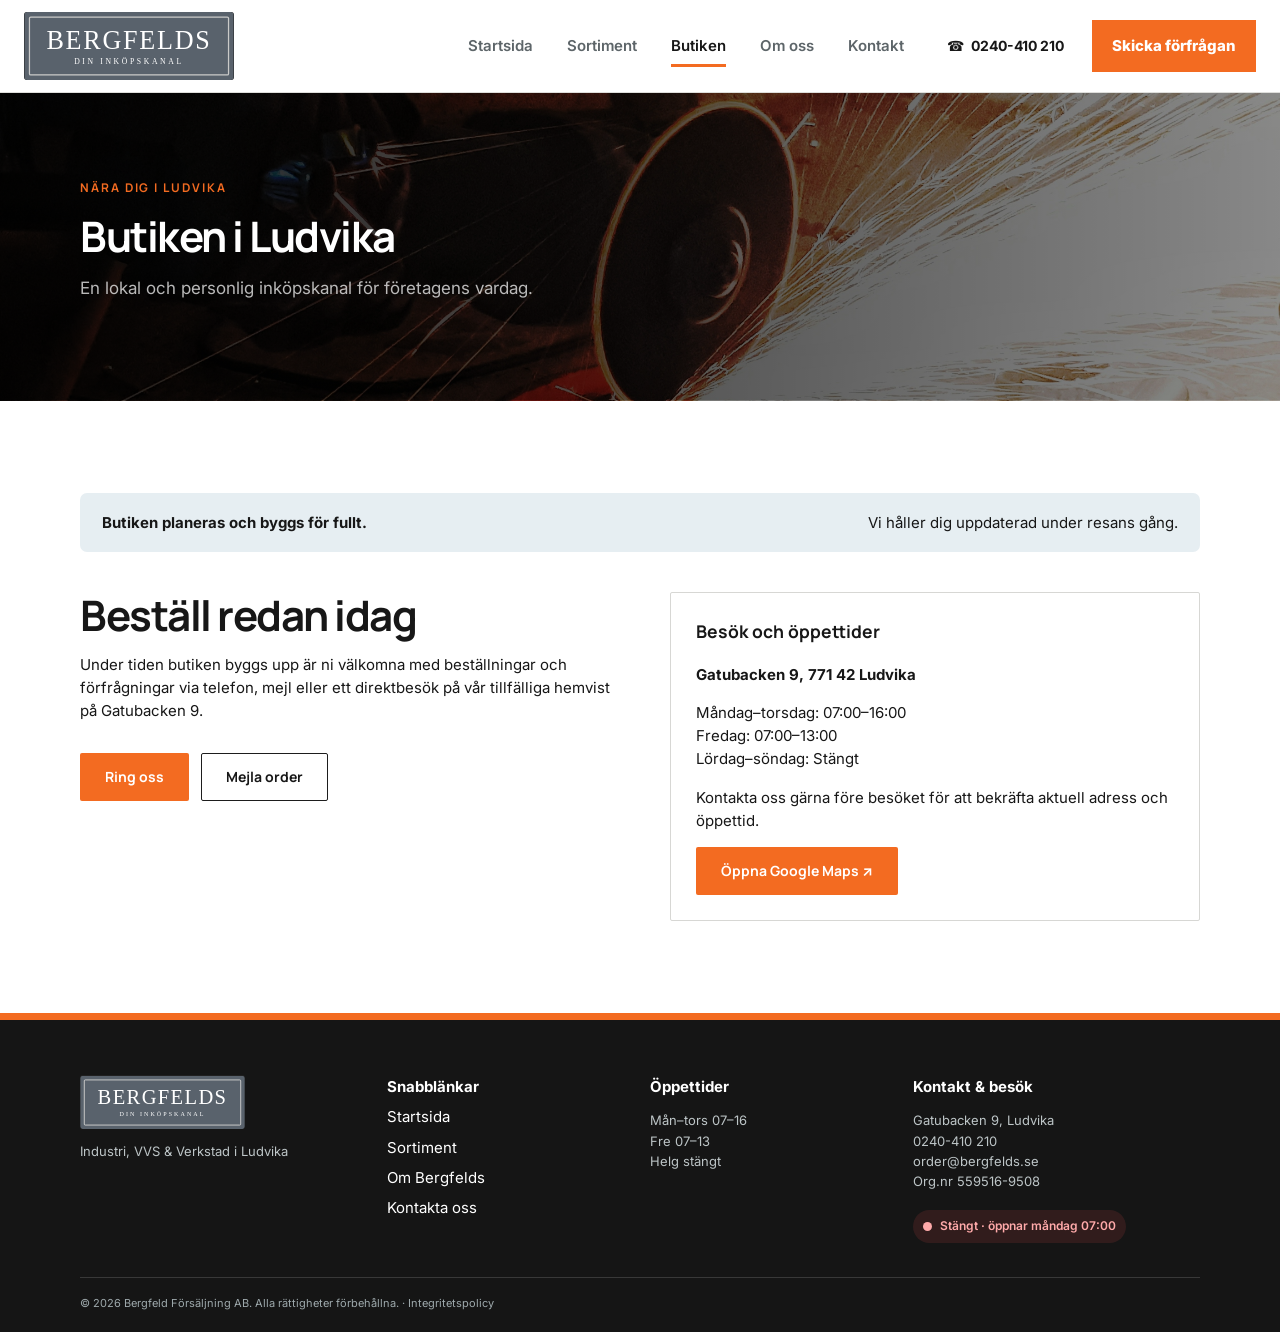
==== butiken.html @ 7d0eced6 "Initial Bergfelds website" ====
<!doctype html><html lang="sv"><head><meta charset="utf-8"><meta name="viewport" content="width=device-width,initial-scale=1"><title>Butiken i Ludvika | Bergfelds</title><link rel="icon" href="assets/favicon.png" type="image/png"><link rel="stylesheet" href="https://fonts.googleapis.com/css2?family=Schibsted+Grotesk:wght@400;600;700&display=swap"><link rel="stylesheet" href="style.css"><script src="main.js" defer></script></head><body>
<header class="retail-header simple-header"><div class="container retail-head-main"><a class="logo" href="index.html"><img class="brand-image" src="assets/bergfelds-wordmark.svg" alt="Bergfelds"></a><nav class="primary-nav" aria-label="Huvudmeny"><a href="index.html">Startsida</a><a href="sortiment.html">Sortiment</a><a href="butiken.html">Butiken</a><a href="om-bergfelds.html">Om oss</a><a href="kontakta-oss.html">Kontakt</a></nav><a class="header-phone" href="tel:+46240410210">☎ <b>0240-410 210</b></a><a class="retail-contact" href="kontakta-oss.html">Skicka förfrågan</a><button id="menu" aria-label="Öppna meny" aria-expanded="false">☰</button></div></header>
<main><section class="page-hero"><div class="container"><em>NÄRA DIG I LUDVIKA</em><h1>Butiken i Ludvika</h1><p>En lokal och personlig inköpskanal för företagens vardag.</p></div></section><section class="section"><div class="container"><div class="banner"><b>Butiken planeras och byggs för fullt.</b><span>Vi håller dig uppdaterad under resans gång.</span></div><div class="split shop"><div><h2>Beställ redan idag</h2><p>Under tiden butiken byggs upp är ni välkomna med beställningar och förfrågningar via telefon, mejl eller ett direktbesök på vår tillfälliga hemvist på Gatubacken 9.</p><div class="actions"><a class="btn" href="tel:+46240410210">Ring oss</a><a class="btn secondary" href="mailto:order@bergfelds.se">Mejla order</a></div></div><div class="status-card"><h3>Besök och öppettider</h3><p><b>Gatubacken 9, 771 42 Ludvika</b></p><p>Måndag–torsdag: 07:00–16:00<br>Fredag: 07:00–13:00<br>Lördag–söndag: Stängt</p><p class="muted">Kontakta oss gärna före besöket för att bekräfta aktuell adress och öppettid.</p><a class="btn" target="_blank" rel="noreferrer" href="https://www.google.com/maps/search/?api=1&query=Gatubacken+9+771+42+Ludvika">Öppna Google Maps ↗</a></div></div></div></section></main>
<footer><div class="container footer4"><div><a class="logo" href="index.html" aria-label="Bergfelds startsida"><img class="brand-image footer-brand" src="assets/bergfelds-wordmark.svg" alt="Bergfelds – Industri, VVS och Verkstad"></a><p>Industri, VVS & Verkstad i Ludvika</p></div><div><b>Snabblänkar</b><a href="index.html">Startsida</a><a href="sortiment.html">Sortiment</a><a href="om-bergfelds.html">Om Bergfelds</a><a href="kontakta-oss.html">Kontakta oss</a></div><div><b>Öppettider</b><p>Mån–tors 07–16<br>Fre 07–13<br>Helg stängt</p></div><div><b>Kontakt & besök</b><p>Gatubacken 9, Ludvika<br><a href="tel:+46240410210">0240-410 210</a><br><a href="mailto:order@bergfelds.se">order@bergfelds.se</a><br>Org.nr 559516-9508</p><div class="opening-status" data-opening-status aria-live="polite"><span class="status-dot"></span><span class="status-text">Kontrollerar öppettider…</span></div></div></div><div class="container copy">© <span data-year>2026</span> Bergfeld Försäljning AB. Alla rättigheter förbehållna. · <a href="integritetspolicy.html">Integritetspolicy</a></div></footer></body></html>
---- style.css ----
@import url('https://fonts.googleapis.com/css2?family=Cormorant+Garamond:wght@500&family=Inter:wght@400;500;600&family=Manrope:wght@600;700;800&display=swap');
:root{--ink:#202729;--navy:#20292c;--brand:#59626c;--blue:#466c8b;--accent:#67c4e8;--paper:#fff;--warm:#f4f3f0;--line:#d9dcd9;--muted:#667075;--radius:9px;--shadow:0 18px 50px rgba(8,18,23,.18)}
*{box-sizing:border-box}html{scroll-behavior:smooth;scroll-padding-top:110px}body{margin:0;background:var(--paper);color:var(--ink);font:15px/1.55 Inter,Arial,sans-serif}a{color:inherit;text-decoration:none}img{display:block;max-width:100%}h1,h2,h3,p{margin-top:0}h1,h2,h3,.btn{font-family:Manrope,Inter,sans-serif}.container{width:min(1120px,calc(100% - 48px));margin:auto}.skip-link{position:fixed;left:12px;top:-60px;z-index:100;padding:10px;background:#fff}.skip-link:focus{top:12px}.topbar{height:36px;background:#1e2527;color:#fff;font-size:12px}.topbar .container{display:flex;height:100%;align-items:center;justify-content:space-between}.topbar a:hover{text-decoration:underline}
header{position:sticky;top:0;z-index:50;border-bottom:1px solid var(--line);background:rgba(255,255,255,.96);backdrop-filter:blur(10px)}.nav{display:flex;height:72px;align-items:center;gap:22px}.logo{display:inline-flex;flex:none}.brand-image{width:168px;height:54px;object-fit:contain;border-radius:3px;background:var(--brand)}.nav nav{display:flex;align-items:center;gap:3px;margin-left:auto}.nav nav a{padding:10px 13px;border-radius:5px;color:#5e676c;font-weight:500}.nav nav a:hover,.nav nav a.active{color:var(--ink)}.nav nav a.active{text-decoration:underline 2px var(--accent);text-underline-offset:9px}.phone-link{white-space:nowrap;font-size:14px}.call{min-height:38px;padding:0 17px}#menu{display:none;border:1px solid var(--line);border-radius:6px;background:#fff;font-size:23px}.mail{display:none}
.btn{display:inline-flex;min-height:48px;align-items:center;justify-content:center;padding:0 24px;border:1px solid transparent;border-radius:6px;background:var(--blue);color:#fff;font-size:14px;font-weight:700;cursor:pointer;transition:.2s}.btn:hover{filter:brightness(.94);transform:translateY(-1px)}.btn.light{background:#fff;color:var(--ink)}.btn.outline{border-color:rgba(255,255,255,.42);background:transparent;color:#fff}.btn.secondary{border-color:#bfc4c5;background:#fff;color:var(--ink)}
.hero-industrial{position:relative;overflow:hidden;background-color:#1f292c;color:#fff;background-image:linear-gradient(rgba(255,255,255,.065) 1px,transparent 1px),linear-gradient(90deg,rgba(255,255,255,.065) 1px,transparent 1px),radial-gradient(circle at 90% 20%,rgba(70,108,139,.3),transparent 38%);background-size:88px 88px,88px 88px,100% 100%}.hero-grid{display:grid;min-height:824px;grid-template-columns:1.05fr .85fr;align-items:center;gap:68px;padding:80px 0}.hero-copy em,.page-hero em{color:var(--accent);font:700 12px Manrope,sans-serif;letter-spacing:.16em;font-style:normal}.hero h1{max-width:600px;margin:20px 0 18px;font-size:clamp(46px,5vw,62px);line-height:1.04;letter-spacing:-.045em}.hero h1 span{color:var(--accent)}.hero-copy>p{max-width:610px;color:rgba(255,255,255,.77);font-size:18px}.actions{display:flex;flex-wrap:wrap;gap:12px;margin-top:30px}
.form{padding:32px;border:1px solid #d5d8d7;border-radius:12px;background:#fff;color:var(--ink);box-shadow:var(--shadow)}.form h2{margin:0 0 5px;font-size:24px}.form>p{color:var(--muted)}.cols{display:grid;grid-template-columns:1fr 1fr;gap:16px}label{display:block;margin-top:14px;font-size:13px;font-weight:500}input,textarea,select{width:100%;margin-top:6px;padding:11px 12px;border:1px solid #cbd0cd;border-radius:6px;background:#fff;color:var(--ink);font:14px Inter,sans-serif}textarea{resize:vertical}input:focus,textarea:focus,select:focus{outline:2px solid rgba(70,108,139,.3);border-color:var(--blue)}.form button{width:100%;margin-top:15px}.form small{display:block;margin-top:13px;color:var(--muted);font-size:11px;line-height:1.35}.form small a{text-decoration:underline}.form output{display:block;margin-top:8px;color:#a72c2c;font-size:12px}.form output.success{color:#197342}
.section{padding:92px 0}.section h2,.page-hero h1,.marquee-section h2{margin-bottom:14px;font-size:clamp(30px,4vw,42px);line-height:1.12;letter-spacing:-.035em}.lead,.section-heading p{max-width:700px;color:var(--muted);font-size:17px}.section-heading{display:flex;align-items:flex-end;justify-content:space-between;gap:30px}.section-heading>a,.range-card b,.cards a,.info a,.big,.people a,.addresses a{color:var(--blue);font-weight:700}.range-grid{display:grid;gap:20px;margin-top:40px}.range-grid.four{grid-template-columns:repeat(4,1fr)}.range-card{overflow:hidden;border-radius:8px;background:var(--warm);transition:.25s}.range-card:hover{box-shadow:0 12px 32px rgba(20,30,34,.13);transform:translateY(-3px)}.range-card img{width:100%;aspect-ratio:4/3;object-fit:cover;transition:.5s}.range-card:hover img{transform:scale(1.035)}.range-card div{padding:20px}.range-card h3{margin-bottom:6px;font-size:18px}.range-card p{min-height:68px;color:var(--muted);font-size:13px}.range-card b{font-size:13px}.muted-section{border-block:1px solid var(--line);background:var(--warm)}.benefit-row{display:grid;grid-template-columns:repeat(3,1fr);gap:60px;margin-top:42px}.benefit-row article>span{color:var(--blue);font-size:30px}.benefit-row h3{margin:15px 0 8px;font-size:18px}.benefit-row p{color:var(--muted)}
.steps{display:grid;grid-template-columns:repeat(3,1fr);gap:22px;margin:38px 0 0;padding:0;list-style:none}.steps li,.steps article{padding:28px;border:1px solid var(--line);border-radius:8px;background:#fff}.steps span{color:var(--blue);font:800 30px Manrope,sans-serif}.steps h3{margin:10px 0 7px;font-size:18px}.steps p{margin:0;color:var(--muted)}
.marquee-section{padding:32px 0 25px;border-block:1px solid var(--line);background:#fff;overflow:hidden}.supplier-heading>div{position:relative;text-align:center}.supplier-heading h2{margin:0 0 16px;font-size:23px}.all-suppliers-link{position:absolute;right:0;top:6px;color:var(--blue);font-size:12px;font-weight:700}.supplier-marquee{overflow:hidden;padding:3px 0 7px;mask-image:linear-gradient(90deg,transparent,#000 4%,#000 96%,transparent)}.supplier-track{display:flex;width:max-content;animation:scroll 100s linear infinite}.supplier-set{display:flex;align-items:center;flex:none;gap:34px;padding-right:34px}.supplier-logo{display:flex;width:112px;height:44px;align-items:center;justify-content:center;flex:none}.supplier-logo img{max-width:100%;max-height:35px;object-fit:contain}@keyframes scroll{to{transform:translateX(-50%)}}.company-wordmark{max-width:112px;font-weight:800;text-align:center;line-height:1}.company-abb{color:#e71922;font-size:25px}.company-rusta{background:#ffd500;color:#111}.company-jysk{background:#064f9e;color:#fff}.company-esbe,.company-ahlsell{color:#df1426}
.visit-grid{display:grid;grid-template-columns:1fr 1fr;align-items:start;gap:70px}.visit-details{display:grid;grid-template-columns:1fr 1.2fr;gap:35px;margin-top:30px}.visit-details p{font-size:13px}.visit-details dl{margin:0;border:1px solid var(--line);border-radius:6px;background:#fff}.visit-details dl div{display:flex;justify-content:space-between;padding:9px 12px;border-bottom:1px solid var(--line);font-size:12px}.visit-details dl div:last-child{border:0}.visit-details dd{margin:0;font-weight:600}.info-note{margin-top:24px;padding:14px;border:1px solid rgba(70,108,139,.3);border-radius:6px;background:#e8f0f4;font-size:13px}.visit-photo{width:100%;aspect-ratio:4/3;object-fit:cover;border-radius:8px}.final-cta{padding:62px 0;background:var(--navy);color:#fff}.final-cta .container{display:flex;align-items:center;justify-content:space-between;gap:50px}.final-cta h2{margin-bottom:8px;font-size:34px}.final-cta p{max-width:620px;margin:0;color:rgba(255,255,255,.72)}
.page-hero{padding:82px 0;background-color:var(--navy);color:#fff;background-image:linear-gradient(rgba(255,255,255,.055) 1px,transparent 1px),linear-gradient(90deg,rgba(255,255,255,.055) 1px,transparent 1px);background-size:88px 88px}.page-hero h1{margin:15px 0}.page-hero p{max-width:720px;color:rgba(255,255,255,.72);font-size:17px}.split,.story,.contact{display:grid;grid-template-columns:1fr 1fr;gap:60px;align-items:start}.story{grid-template-columns:1fr .85fr 1fr}.status-card,.contact-card,.category-catalog article,.value-cards article,.benefits article,.supplier-directory-card{padding:25px;border:1px solid var(--line);border-radius:8px;background:#fff}.founders-photo{width:100%;border-radius:8px}.pale{background:var(--warm)}.banner{display:flex;justify-content:space-between;gap:20px;margin-bottom:40px;padding:18px 22px;border-radius:7px;background:#e6eef2}.cards,.category-catalog,.supplier-directory,.value-cards,.benefits{display:grid;grid-template-columns:repeat(3,1fr);gap:18px;margin-top:28px}.product-list{display:grid;gap:60px}.product-list>article{display:grid;grid-template-columns:1fr 1fr;align-items:center;gap:50px}.product-list>article:nth-child(even) img{order:2}.product-list>article>img,.product-overview img{width:100%;border-radius:8px}.product-list>article>img{aspect-ratio:4/3;object-fit:cover}.catalog-section,.supplier-directory-section{padding-top:35px;border-top:1px solid var(--line)}.category-catalog p,.supplier-directory-card p{color:var(--muted);font-size:13px}.directory-logo{display:flex;height:65px;align-items:center;justify-content:center}.directory-logo img{max-width:160px;max-height:54px}.supplier-directory-card>span:last-child{display:block;margin-top:12px;color:var(--blue);font-size:12px;font-weight:700}.cta{display:flex;align-items:center;justify-content:space-between;gap:30px;padding:32px;border-radius:8px;background:var(--navy);color:#fff}.people{display:grid;grid-template-columns:1fr 1fr;gap:14px;margin:24px 0;padding:18px 0;border-block:1px solid var(--line)}.policy-content{max-width:820px}.policy-content h2{margin:36px 0 10px;font-size:24px}.policy-content p{color:var(--muted)}
footer{padding:55px 0 20px;background:#182023;color:#fff}.footer4{display:grid;grid-template-columns:1.2fr 1fr 1fr 1.3fr;gap:42px}.footer4>div{display:flex;flex-direction:column;align-items:flex-start;gap:7px}.footer4 p{margin:5px 0;color:#bdc5c7;font-size:13px}.footer-brand{width:165px}.copy{margin-top:34px;padding-top:17px;border-top:1px solid rgba(255,255,255,.15);color:#9ea9ac;font-size:11px}.opening-status{display:flex;align-items:center;gap:8px;margin-top:7px;padding:7px 10px;border-radius:99px;font-size:12px;font-weight:600}.opening-status.is-open{background:rgba(46,190,106,.13);color:#8ae0ad}.opening-status.is-closed{background:rgba(238,77,77,.13);color:#ffaaaa}.status-dot{width:9px;height:9px;border-radius:50%;background:currentColor}
@media(max-width:1000px){.phone-link{display:none}.nav nav{display:none;position:absolute;top:72px;left:0;right:0;padding:16px 24px 24px;background:#fff}.nav nav.open{display:grid}.nav nav a{padding:11px}.nav nav a.active{text-underline-offset:4px}#menu{display:block;margin-left:auto}.hero-grid{min-height:auto;grid-template-columns:1fr;padding:65px 0}.hero-copy{max-width:700px}.hero-form{max-width:680px}.range-grid.four{grid-template-columns:repeat(2,1fr)}.story{grid-template-columns:1fr 1fr}.story .status-card{grid-column:1/-1}.footer4{grid-template-columns:1fr 1fr}.category-catalog,.supplier-directory{grid-template-columns:1fr 1fr}}
@media(max-width:700px){.container{width:calc(100% - 30px)}.topbar{display:none}.nav{height:66px}.brand-image{width:135px;height:48px}.call{display:none}.hero h1{font-size:44px}.hero-grid{padding:54px 0}.cols,.range-grid.four,.benefit-row,.steps,.visit-grid,.visit-details,.split,.story,.contact,.cards,.category-catalog,.supplier-directory,.value-cards,.benefits,.footer4,.product-list>article{grid-template-columns:1fr}.section{padding:65px 0}.section-heading,.final-cta .container{align-items:flex-start;flex-direction:column}.range-card p{min-height:auto}.benefit-row{gap:25px}.product-list>article:nth-child(even) img{order:0}.all-suppliers-link{position:static;display:inline-block;margin-bottom:10px}.supplier-set{gap:24px;padding-right:24px}.supplier-logo{width:96px}.visit-photo{order:-1}.final-cta h2{font-size:29px}.footer4{gap:28px}.form{padding:23px}}
@media(prefers-reduced-motion:reduce){html{scroll-behavior:auto}.supplier-track{animation:none}.supplier-set[aria-hidden=true]{display:none}}

/* Hydroscand-inspired industrial retail direction */
:root{--ink:#171717;--navy:#171717;--brand:#202020;--blue:#f36b21;--accent:#f36b21;--warm:#f3f3f1;--line:#d7d7d4;--shadow:0 18px 42px rgba(0,0,0,.18)}
body{background:#fff;color:#171717}.topbar{height:38px;background:#151515}.topbar .container span:before{content:"●";margin-right:9px;color:#f36b21;font-size:9px}.nav{height:78px}.brand-image{background:#202020}.nav nav a.active{text-decoration-color:#f36b21}.call{background:#f36b21;color:#fff}.phone-link{font-weight:600}.product-nav{border-bottom:1px solid #303030;background:#202020;color:#fff}.product-nav .container{display:flex;min-height:47px;align-items:center;gap:0}.product-nav a{display:flex;min-height:47px;align-items:center;padding:0 22px;border-left:1px solid #3a3a3a;font-size:13px;font-weight:600}.product-nav a:last-child{margin-left:auto;border-right:1px solid #3a3a3a}.product-nav a:hover{background:#f36b21}
.hero-industrial{background-image:linear-gradient(90deg,rgba(0,0,0,.88) 0%,rgba(0,0,0,.7) 50%,rgba(0,0,0,.42) 100%),url('assets/bergfelds-original-industry.jpg');background-position:center;background-size:cover}.hero-grid{min-height:690px;padding:58px 0}.hero-copy em{color:#f36b21}.hero h1 span{color:#f36b21}.hero-copy>p{color:rgba(255,255,255,.86)}.hero .btn.light{background:#f36b21;color:#fff}.hero .btn.outline{border-color:#fff}.hero-form{border-top:6px solid #f36b21;border-radius:2px;box-shadow:0 20px 60px rgba(0,0,0,.36)}
.btn{border-radius:2px;background:#f36b21;text-transform:none}.btn.secondary{border-color:#1d1d1d;border-radius:2px}.section-heading>a,.range-card b,.cards a,.info a,.big,.people a,.addresses a{color:#df5714}.range-card{border-radius:2px;background:#f1f1ef}.range-card div{border-top:4px solid transparent}.range-card:hover div{border-top-color:#f36b21}.range-card b{color:#df5714}.muted-section{background:#f3f3f1}.benefit-row article{padding-top:20px;border-top:4px solid #f36b21}.benefit-row article>span,.steps span{color:#f36b21}.steps li,.steps article{border-radius:2px}.marquee-section{border-top:5px solid #f36b21}.all-suppliers-link{color:#df5714}.visit-photo{border-radius:2px}.info-note{border-left:5px solid #f36b21;border-radius:0;background:#fff}.final-cta{position:relative;background:#202020}.final-cta:before{content:"";position:absolute;inset:0 auto 0 0;width:8px;background:#f36b21}.page-hero{background-color:#202020;background-image:linear-gradient(90deg,rgba(0,0,0,.88),rgba(0,0,0,.45)),url('assets/bergfelds-original-industry.jpg');background-position:center;background-size:cover}.page-hero em{color:#f36b21}.status-card,.contact-card,.category-catalog article,.value-cards article,.benefits article,.supplier-directory-card{border-radius:2px}.catalog-section,.supplier-directory-section{border-top:5px solid #f36b21}.cta{border-radius:2px;background:#202020}footer{border-top:7px solid #f36b21;background:#151515}.opening-status.is-open{color:#8ee3a8}
@media(max-width:1000px){.product-nav{overflow-x:auto}.product-nav .container{width:max-content;min-width:100%}.product-nav a{white-space:nowrap}.product-nav a:last-child{margin-left:0}.hero-grid{min-height:auto}}
@media(max-width:700px){.product-nav a{padding:0 16px}.hero h1{font-size:42px}.hero-grid{padding:45px 0}.hero-form{border-top-width:5px}.benefit-row article{padding-top:15px}}

/* Bergfleds 3 — distinct industrial retail homepage */
.retail-home{font-family:Inter,Arial,sans-serif;background:#fff;color:#171717}.retail-home .container{width:min(1240px,calc(100% - 48px))}.retail-top{height:34px;background:#121212;color:#fff;font-size:11px}.retail-top .container,.retail-top div{display:flex;height:100%;align-items:center;justify-content:space-between}.retail-top div div{gap:28px}.retail-top a:hover{color:#ff6b22}.retail-header{position:sticky;top:0;background:#fff}.retail-head-main{display:flex;height:82px;align-items:center;justify-content:space-between;gap:30px}.retail-head-main .brand-image{width:190px;height:61px}.site-search{display:flex;height:46px;border:2px solid #242424;background:#fff}.site-search input{height:100%;margin:0;border:0;border-radius:0;padding:0 16px;box-shadow:none}.site-search button{width:82px;border:0;background:#202020;color:#fff;font-weight:700;cursor:pointer}.site-search button:hover{background:#f36b21}.head-actions{display:flex;align-items:center;gap:28px;margin-left:auto}.head-actions>a:first-child{display:flex;flex-direction:column}.head-actions small{color:#777}.retail-contact{padding:13px 17px;background:#f36b21;color:#fff;font-weight:700}.retail-header #menu{display:none}.retail-nav{border-top:1px solid #e0e0de;background:#202020;color:#fff}.retail-nav nav{display:flex}.retail-nav nav a{display:flex;height:50px;align-items:center;padding:0 20px;border-right:1px solid #3b3b3b;font-size:13px;font-weight:600}.retail-nav nav a:first-child{min-width:180px;background:#f36b21}.retail-nav nav a:hover,.retail-nav nav a.active{background:#363636}.retail-nav nav a.active{box-shadow:inset 0 -4px #f36b21}.retail-header .container,.retail-top .container{width:min(1240px,calc(100% - 48px))}.retail-nav nav a:first-child:hover{background:#df5815}.retail-nav nav b{margin-right:10px;font-size:17px}
.retail-hero{position:relative;min-height:600px;overflow:hidden;background:#111;color:#fff}.retail-hero>img,.retail-hero-shade{position:absolute;inset:0;width:100%;height:100%;object-fit:cover}.retail-hero-shade{background:linear-gradient(90deg,rgba(0,0,0,.92) 0%,rgba(0,0,0,.67) 50%,rgba(0,0,0,.17) 100%)}.retail-hero>.container{position:relative;display:flex;min-height:600px;align-items:center;justify-content:space-between;gap:40px}.retail-hero-copy{max-width:700px}.retail-hero-copy>span,.retail-section-title span,.inquiry-copy>span,.promo-main>div>span{color:#f36b21;font-size:12px;font-weight:800;letter-spacing:.16em}.retail-hero h1{margin:18px 0 20px;font-size:clamp(48px,6vw,78px);line-height:1.02;letter-spacing:-.055em}.retail-hero h1 strong{color:#f36b21}.retail-hero-copy>p{max-width:620px;color:#e3e3e3;font-size:19px}.retail-buttons{display:flex;gap:12px;margin-top:32px}.retail-buttons a{padding:15px 22px;background:#f36b21;font-weight:700}.retail-buttons a+ a{border:1px solid #fff;background:transparent}.retail-hero aside{align-self:flex-end;width:315px;margin-bottom:45px;padding:25px;border-left:5px solid #f36b21;background:rgba(20,20,20,.9)}.retail-hero aside b{font-size:18px}.retail-hero aside p{margin:7px 0 12px;color:#bbb}.retail-hero aside a{color:#f36b21;font-weight:800}
.retail-category-section{padding:78px 0 90px}.retail-section-title{display:flex;align-items:flex-end;justify-content:space-between;gap:30px;margin-bottom:35px}.retail-section-title h2{margin:7px 0 0;font-size:38px;letter-spacing:-.04em}.retail-section-title>a{color:#d95313;font-weight:700}.retail-categories{display:grid;grid-template-columns:repeat(3,1fr);gap:18px}.retail-categories>a{position:relative;display:grid;min-height:180px;grid-template-columns:150px 1fr;overflow:hidden;border:1px solid #ddd;background:#f5f5f3;transition:.2s}.retail-categories>a:hover{border-color:#f36b21;box-shadow:0 10px 25px rgba(0,0,0,.09);transform:translateY(-2px)}.retail-categories img{width:150px;height:100%;object-fit:cover}.retail-categories a>div{display:flex;flex-direction:column;justify-content:center;padding:22px}.retail-categories b{font-size:20px}.retail-categories span{margin-top:5px;color:#686868;font-size:13px}.retail-categories .category-help{background:#202020;color:#fff}.category-help i{display:grid;width:36px;height:36px;place-items:center;margin-bottom:12px;border-radius:50%;background:#f36b21;font-style:normal;font-weight:800}.category-help span{color:#bbb}.category-help em{margin-top:16px;color:#f36b21;font-style:normal;font-weight:700}
.retail-promo{padding:90px 0;background:#efefed}.retail-promo>.container{display:grid;grid-template-columns:1.55fr .85fr;gap:24px}.promo-main{position:relative;min-height:570px;overflow:hidden;background:#111;color:#fff}.promo-main img{position:absolute;width:100%;height:100%;object-fit:cover}.promo-main:after{content:"";position:absolute;inset:0;background:linear-gradient(0deg,rgba(0,0,0,.93),rgba(0,0,0,.08) 70%)}.promo-main>div{position:absolute;right:0;bottom:0;left:0;z-index:1;padding:42px}.promo-main h2{margin:10px 0;font-size:40px}.promo-main p{max-width:570px;color:#ddd}.promo-main a{display:inline-block;margin-top:14px;color:#f36b21;font-weight:800}.promo-side{display:grid;gap:12px}.promo-side article{padding:32px;border-left:5px solid #f36b21;background:#fff}.promo-side span{color:#f36b21;font-size:12px;font-weight:800}.promo-side h3{margin:10px 0 6px;font-size:20px}.promo-side p{margin:0;color:#6a6a6a}
.retail-suppliers{padding:75px 0;border-bottom:1px solid #ddd}.retail-suppliers .supplier-marquee{padding:12px 0}.retail-inquiry{padding:90px 0;background:#202020;color:#fff}.retail-inquiry>.container{display:grid;grid-template-columns:1fr 1fr;align-items:center;gap:100px}.inquiry-copy h2{margin:12px 0 18px;font-size:46px;line-height:1.05}.inquiry-copy p{color:#c8c8c8;font-size:17px}.inquiry-copy ul{display:flex;flex-wrap:wrap;gap:18px;margin:25px 0 0;padding:0;list-style:none}.inquiry-copy li:before{content:"✓";margin-right:7px;color:#f36b21;font-weight:800}.retail-inquiry .form{border:0;border-top:6px solid #f36b21;border-radius:0}.retail-inquiry .form button{min-height:48px;border:0;background:#f36b21;color:#fff;font-weight:800;cursor:pointer}.retail-footer{border-top:0;background:#111}
@media(max-width:1050px){.retail-head-main{grid-template-columns:auto 1fr auto;gap:20px}.head-actions>a:first-child{display:none}.retail-nav{overflow-x:auto}.retail-nav nav{width:max-content}.retail-categories{grid-template-columns:repeat(2,1fr)}.retail-promo>.container{grid-template-columns:1fr}.promo-side{grid-template-columns:repeat(3,1fr)}.retail-inquiry>.container{gap:50px}}
@media(max-width:740px){.retail-home .container{width:calc(100% - 30px)}.retail-top{display:none}.retail-head-main{height:70px;grid-template-columns:auto 1fr auto}.retail-head-main .brand-image{width:135px;height:48px}.site-search,.head-actions{display:none}.retail-header #menu{display:block;justify-self:end}.retail-nav{display:none}.retail-nav.open{display:block}.retail-nav nav{display:grid;width:100%;padding:10px 0}.retail-nav nav a,.retail-nav nav a:first-child{height:44px;background:#202020}.retail-hero,.retail-hero>.container{min-height:630px}.retail-hero>.container{align-items:flex-start;padding-top:65px}.retail-hero h1{font-size:48px}.retail-hero aside{display:none}.retail-buttons{align-items:stretch;flex-direction:column}.retail-buttons a{text-align:center}.retail-categories{grid-template-columns:1fr}.retail-categories>a{grid-template-columns:120px 1fr}.retail-categories img{width:120px}.retail-section-title{align-items:flex-start;flex-direction:column}.retail-section-title h2{font-size:31px}.retail-promo{padding:65px 0}.promo-main{min-height:480px}.promo-main>div{padding:28px}.promo-main h2{font-size:31px}.promo-side{grid-template-columns:1fr}.retail-inquiry>.container{grid-template-columns:1fr;gap:40px}.inquiry-copy h2{font-size:37px}.inquiry-copy ul{flex-direction:column;gap:7px}}

/* Unified single-row navigation */
.simple-header{border-bottom:1px solid #dededb}.simple-header .retail-head-main{display:flex;height:92px;align-items:center;gap:28px}.simple-header .brand-image{width:210px;height:68px}.primary-nav{display:flex;align-items:center;gap:4px;margin-left:auto}.primary-nav a{position:relative;padding:13px 15px;color:#5d6569;font-size:15px;font-weight:600}.primary-nav a:hover,.primary-nav a.active{color:#171717}.primary-nav a.active:after{content:"";position:absolute;right:15px;bottom:4px;left:15px;height:3px;background:#f36b21}.header-phone{display:flex;align-items:center;gap:7px;white-space:nowrap;font-size:14px}.simple-header .retail-contact{flex:none;padding:14px 20px;background:#f36b21;color:#fff;font-weight:800}.simple-header #menu{display:none;margin-left:auto}
@media(max-width:1100px){.simple-header .retail-head-main{gap:14px}.simple-header .brand-image{width:170px}.primary-nav a{padding-inline:10px}.header-phone{display:none}.simple-header .retail-contact{padding-inline:14px}}
@media(max-width:740px){.simple-header .retail-head-main{height:70px}.simple-header .brand-image{width:138px;height:49px}.simple-header .retail-contact,.simple-header .header-phone{display:none}.simple-header #menu{display:block}.primary-nav{display:none;position:absolute;top:70px;right:0;left:0;margin:0;padding:12px 15px 20px;border-top:1px solid #ddd;border-bottom:4px solid #f36b21;background:#fff;box-shadow:0 14px 30px rgba(0,0,0,.14)}.primary-nav.open{display:grid}.primary-nav a{padding:12px 8px}.primary-nav a.active:after{right:auto;bottom:5px;left:8px;width:45px}}
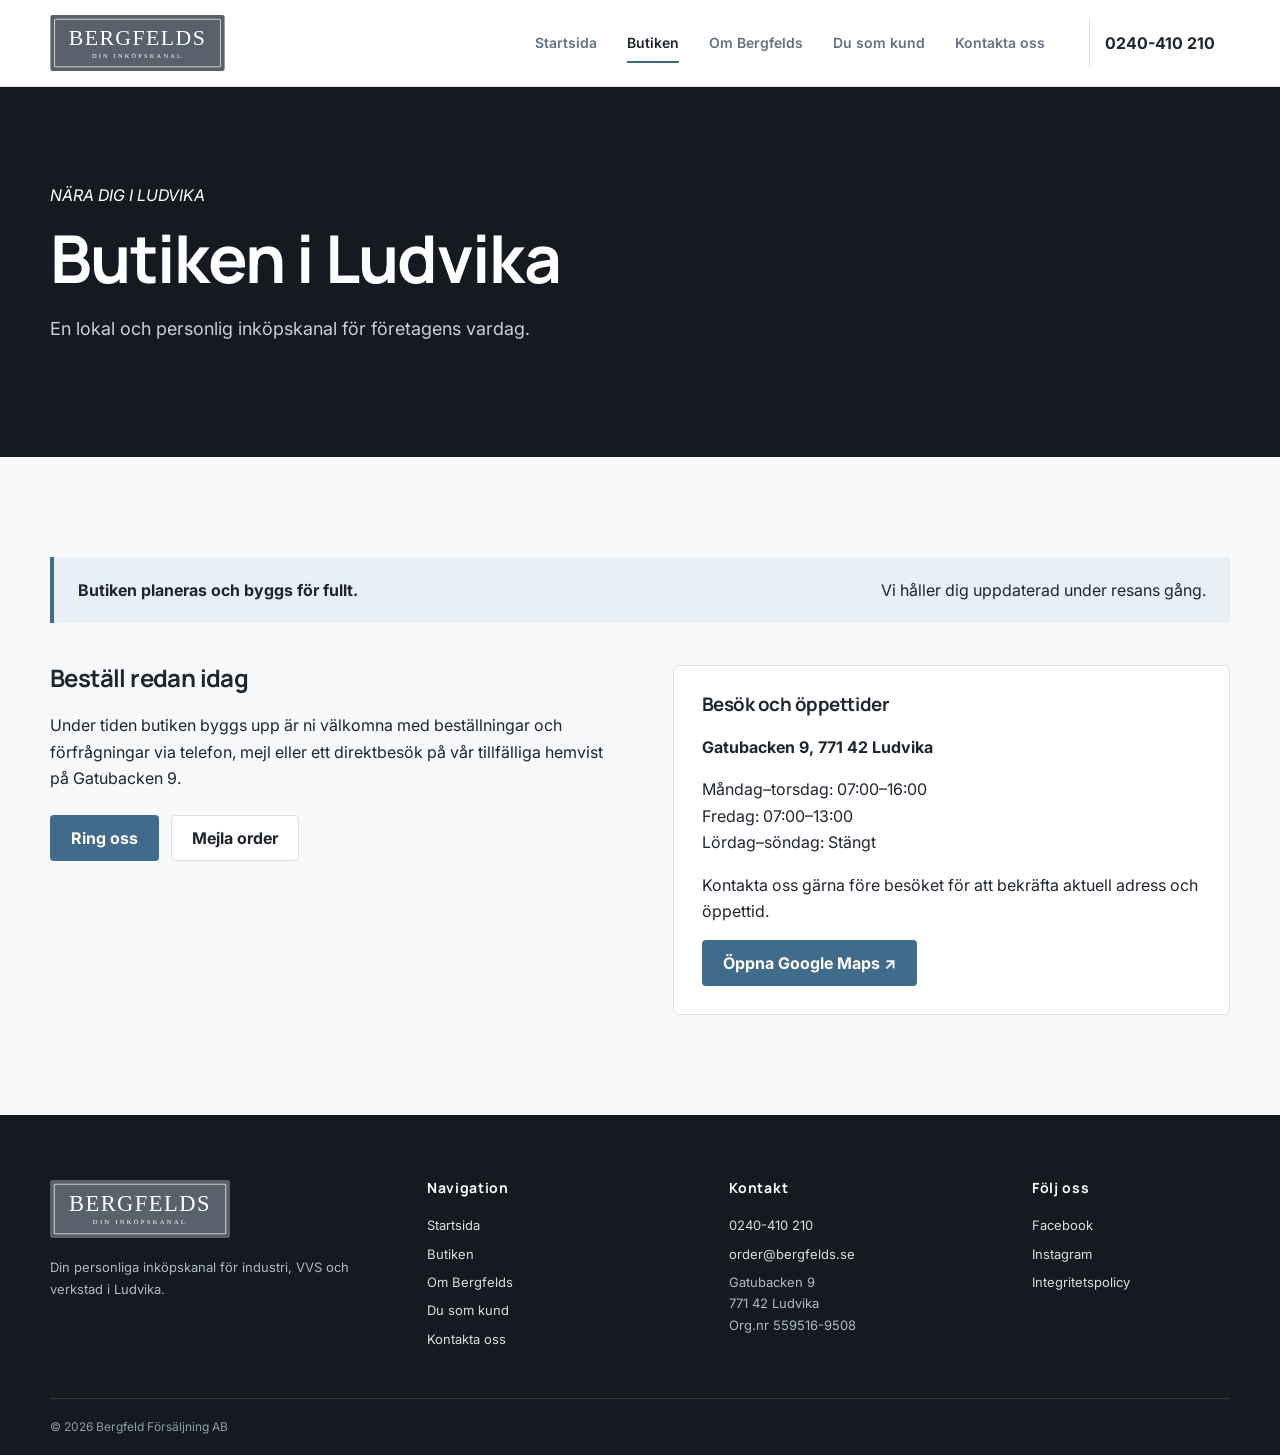
==== commit d276de00: "Redesign site as Scandinavian industrial B2B" ====
--- a/butiken.html
+++ b/butiken.html
@@ -1,4 +1,4 @@
 <!doctype html><html lang="sv"><head><meta charset="utf-8"><meta name="viewport" content="width=device-width,initial-scale=1"><title>Butiken i Ludvika | Bergfelds</title><link rel="icon" href="assets/favicon.png" type="image/png"><link rel="stylesheet" href="https://fonts.googleapis.com/css2?family=Schibsted+Grotesk:wght@400;600;700&display=swap"><link rel="stylesheet" href="style.css"><script src="main.js" defer></script></head><body>
-<header class="retail-header simple-header"><div class="container retail-head-main"><a class="logo" href="index.html"><img class="brand-image" src="assets/bergfelds-wordmark.svg" alt="Bergfelds"></a><nav class="primary-nav" aria-label="Huvudmeny"><a href="index.html">Startsida</a><a href="sortiment.html">Sortiment</a><a href="butiken.html">Butiken</a><a href="om-bergfelds.html">Om oss</a><a href="kontakta-oss.html">Kontakt</a></nav><a class="header-phone" href="tel:+46240410210">☎ <b>0240-410 210</b></a><a class="retail-contact" href="kontakta-oss.html">Skicka förfrågan</a><button id="menu" aria-label="Öppna meny" aria-expanded="false">☰</button></div></header>
+<header class="site-header"><div class="container header-inner"><a class="site-logo" href="index.html" aria-label="Bergfelds startsida"><img src="assets/bergfelds-wordmark.svg" alt="Bergfelds – Din inköpskanal"></a><nav class="site-nav" aria-label="Huvudmeny"><a href="index.html">Startsida</a><a href="butiken.html">Butiken</a><a href="om-bergfelds.html">Om Bergfelds</a><a href="du-som-kund.html">Du som kund</a><a href="kontakta-oss.html">Kontakta oss</a></nav><a class="header-phone" href="tel:+46240410210">0240-410 210</a><button id="menu" aria-label="Öppna meny" aria-expanded="false">☰</button></div></header>
 <main><section class="page-hero"><div class="container"><em>NÄRA DIG I LUDVIKA</em><h1>Butiken i Ludvika</h1><p>En lokal och personlig inköpskanal för företagens vardag.</p></div></section><section class="section"><div class="container"><div class="banner"><b>Butiken planeras och byggs för fullt.</b><span>Vi håller dig uppdaterad under resans gång.</span></div><div class="split shop"><div><h2>Beställ redan idag</h2><p>Under tiden butiken byggs upp är ni välkomna med beställningar och förfrågningar via telefon, mejl eller ett direktbesök på vår tillfälliga hemvist på Gatubacken 9.</p><div class="actions"><a class="btn" href="tel:+46240410210">Ring oss</a><a class="btn secondary" href="mailto:order@bergfelds.se">Mejla order</a></div></div><div class="status-card"><h3>Besök och öppettider</h3><p><b>Gatubacken 9, 771 42 Ludvika</b></p><p>Måndag–torsdag: 07:00–16:00<br>Fredag: 07:00–13:00<br>Lördag–söndag: Stängt</p><p class="muted">Kontakta oss gärna före besöket för att bekräfta aktuell adress och öppettid.</p><a class="btn" target="_blank" rel="noreferrer" href="https://www.google.com/maps/search/?api=1&query=Gatubacken+9+771+42+Ludvika">Öppna Google Maps ↗</a></div></div></div></section></main>
-<footer><div class="container footer4"><div><a class="logo" href="index.html" aria-label="Bergfelds startsida"><img class="brand-image footer-brand" src="assets/bergfelds-wordmark.svg" alt="Bergfelds – Industri, VVS och Verkstad"></a><p>Industri, VVS & Verkstad i Ludvika</p></div><div><b>Snabblänkar</b><a href="index.html">Startsida</a><a href="sortiment.html">Sortiment</a><a href="om-bergfelds.html">Om Bergfelds</a><a href="kontakta-oss.html">Kontakta oss</a></div><div><b>Öppettider</b><p>Mån–tors 07–16<br>Fre 07–13<br>Helg stängt</p></div><div><b>Kontakt & besök</b><p>Gatubacken 9, Ludvika<br><a href="tel:+46240410210">0240-410 210</a><br><a href="mailto:order@bergfelds.se">order@bergfelds.se</a><br>Org.nr 559516-9508</p><div class="opening-status" data-opening-status aria-live="polite"><span class="status-dot"></span><span class="status-text">Kontrollerar öppettider…</span></div></div></div><div class="container copy">© <span data-year>2026</span> Bergfeld Försäljning AB. Alla rättigheter förbehållna. · <a href="integritetspolicy.html">Integritetspolicy</a></div></footer></body></html>
+<footer class="site-footer"><div class="container footer-grid"><div><img class="footer-logo" src="assets/bergfelds-wordmark.svg" alt="Bergfelds"><p>Din personliga inköpskanal för industri, VVS och verkstad i Ludvika.</p></div><div><h2>Navigation</h2><a href="index.html">Startsida</a><a href="butiken.html">Butiken</a><a href="om-bergfelds.html">Om Bergfelds</a><a href="du-som-kund.html">Du som kund</a><a href="kontakta-oss.html">Kontakta oss</a></div><div><h2>Kontakt</h2><a href="tel:+46240410210">0240-410 210</a><a href="mailto:order@bergfelds.se">order@bergfelds.se</a><p>Gatubacken 9<br>771 42 Ludvika<br>Org.nr 559516-9508</p></div><div><h2>Följ oss</h2><a href="https://facebook.com/profile.php?id=61582548335301">Facebook</a><a href="https://instagram.com/bergfelds_denlillagrossisten/">Instagram</a><a href="integritetspolicy.html">Integritetspolicy</a></div></div><div class="container footer-bottom">© <span data-year>2026</span> Bergfeld Försäljning AB</div></footer></body></html>
--- a/style.css
+++ b/style.css
@@ -1,38 +1,11 @@
-@import url('https://fonts.googleapis.com/css2?family=Cormorant+Garamond:wght@500&family=Inter:wght@400;500;600&family=Manrope:wght@600;700;800&display=swap');
-:root{--ink:#202729;--navy:#20292c;--brand:#59626c;--blue:#466c8b;--accent:#67c4e8;--paper:#fff;--warm:#f4f3f0;--line:#d9dcd9;--muted:#667075;--radius:9px;--shadow:0 18px 50px rgba(8,18,23,.18)}
-*{box-sizing:border-box}html{scroll-behavior:smooth;scroll-padding-top:110px}body{margin:0;background:var(--paper);color:var(--ink);font:15px/1.55 Inter,Arial,sans-serif}a{color:inherit;text-decoration:none}img{display:block;max-width:100%}h1,h2,h3,p{margin-top:0}h1,h2,h3,.btn{font-family:Manrope,Inter,sans-serif}.container{width:min(1120px,calc(100% - 48px));margin:auto}.skip-link{position:fixed;left:12px;top:-60px;z-index:100;padding:10px;background:#fff}.skip-link:focus{top:12px}.topbar{height:36px;background:#1e2527;color:#fff;font-size:12px}.topbar .container{display:flex;height:100%;align-items:center;justify-content:space-between}.topbar a:hover{text-decoration:underline}
-header{position:sticky;top:0;z-index:50;border-bottom:1px solid var(--line);background:rgba(255,255,255,.96);backdrop-filter:blur(10px)}.nav{display:flex;height:72px;align-items:center;gap:22px}.logo{display:inline-flex;flex:none}.brand-image{width:168px;height:54px;object-fit:contain;border-radius:3px;background:var(--brand)}.nav nav{display:flex;align-items:center;gap:3px;margin-left:auto}.nav nav a{padding:10px 13px;border-radius:5px;color:#5e676c;font-weight:500}.nav nav a:hover,.nav nav a.active{color:var(--ink)}.nav nav a.active{text-decoration:underline 2px var(--accent);text-underline-offset:9px}.phone-link{white-space:nowrap;font-size:14px}.call{min-height:38px;padding:0 17px}#menu{display:none;border:1px solid var(--line);border-radius:6px;background:#fff;font-size:23px}.mail{display:none}
-.btn{display:inline-flex;min-height:48px;align-items:center;justify-content:center;padding:0 24px;border:1px solid transparent;border-radius:6px;background:var(--blue);color:#fff;font-size:14px;font-weight:700;cursor:pointer;transition:.2s}.btn:hover{filter:brightness(.94);transform:translateY(-1px)}.btn.light{background:#fff;color:var(--ink)}.btn.outline{border-color:rgba(255,255,255,.42);background:transparent;color:#fff}.btn.secondary{border-color:#bfc4c5;background:#fff;color:var(--ink)}
-.hero-industrial{position:relative;overflow:hidden;background-color:#1f292c;color:#fff;background-image:linear-gradient(rgba(255,255,255,.065) 1px,transparent 1px),linear-gradient(90deg,rgba(255,255,255,.065) 1px,transparent 1px),radial-gradient(circle at 90% 20%,rgba(70,108,139,.3),transparent 38%);background-size:88px 88px,88px 88px,100% 100%}.hero-grid{display:grid;min-height:824px;grid-template-columns:1.05fr .85fr;align-items:center;gap:68px;padding:80px 0}.hero-copy em,.page-hero em{color:var(--accent);font:700 12px Manrope,sans-serif;letter-spacing:.16em;font-style:normal}.hero h1{max-width:600px;margin:20px 0 18px;font-size:clamp(46px,5vw,62px);line-height:1.04;letter-spacing:-.045em}.hero h1 span{color:var(--accent)}.hero-copy>p{max-width:610px;color:rgba(255,255,255,.77);font-size:18px}.actions{display:flex;flex-wrap:wrap;gap:12px;margin-top:30px}
-.form{padding:32px;border:1px solid #d5d8d7;border-radius:12px;background:#fff;color:var(--ink);box-shadow:var(--shadow)}.form h2{margin:0 0 5px;font-size:24px}.form>p{color:var(--muted)}.cols{display:grid;grid-template-columns:1fr 1fr;gap:16px}label{display:block;margin-top:14px;font-size:13px;font-weight:500}input,textarea,select{width:100%;margin-top:6px;padding:11px 12px;border:1px solid #cbd0cd;border-radius:6px;background:#fff;color:var(--ink);font:14px Inter,sans-serif}textarea{resize:vertical}input:focus,textarea:focus,select:focus{outline:2px solid rgba(70,108,139,.3);border-color:var(--blue)}.form button{width:100%;margin-top:15px}.form small{display:block;margin-top:13px;color:var(--muted);font-size:11px;line-height:1.35}.form small a{text-decoration:underline}.form output{display:block;margin-top:8px;color:#a72c2c;font-size:12px}.form output.success{color:#197342}
-.section{padding:92px 0}.section h2,.page-hero h1,.marquee-section h2{margin-bottom:14px;font-size:clamp(30px,4vw,42px);line-height:1.12;letter-spacing:-.035em}.lead,.section-heading p{max-width:700px;color:var(--muted);font-size:17px}.section-heading{display:flex;align-items:flex-end;justify-content:space-between;gap:30px}.section-heading>a,.range-card b,.cards a,.info a,.big,.people a,.addresses a{color:var(--blue);font-weight:700}.range-grid{display:grid;gap:20px;margin-top:40px}.range-grid.four{grid-template-columns:repeat(4,1fr)}.range-card{overflow:hidden;border-radius:8px;background:var(--warm);transition:.25s}.range-card:hover{box-shadow:0 12px 32px rgba(20,30,34,.13);transform:translateY(-3px)}.range-card img{width:100%;aspect-ratio:4/3;object-fit:cover;transition:.5s}.range-card:hover img{transform:scale(1.035)}.range-card div{padding:20px}.range-card h3{margin-bottom:6px;font-size:18px}.range-card p{min-height:68px;color:var(--muted);font-size:13px}.range-card b{font-size:13px}.muted-section{border-block:1px solid var(--line);background:var(--warm)}.benefit-row{display:grid;grid-template-columns:repeat(3,1fr);gap:60px;margin-top:42px}.benefit-row article>span{color:var(--blue);font-size:30px}.benefit-row h3{margin:15px 0 8px;font-size:18px}.benefit-row p{color:var(--muted)}
-.steps{display:grid;grid-template-columns:repeat(3,1fr);gap:22px;margin:38px 0 0;padding:0;list-style:none}.steps li,.steps article{padding:28px;border:1px solid var(--line);border-radius:8px;background:#fff}.steps span{color:var(--blue);font:800 30px Manrope,sans-serif}.steps h3{margin:10px 0 7px;font-size:18px}.steps p{margin:0;color:var(--muted)}
-.marquee-section{padding:32px 0 25px;border-block:1px solid var(--line);background:#fff;overflow:hidden}.supplier-heading>div{position:relative;text-align:center}.supplier-heading h2{margin:0 0 16px;font-size:23px}.all-suppliers-link{position:absolute;right:0;top:6px;color:var(--blue);font-size:12px;font-weight:700}.supplier-marquee{overflow:hidden;padding:3px 0 7px;mask-image:linear-gradient(90deg,transparent,#000 4%,#000 96%,transparent)}.supplier-track{display:flex;width:max-content;animation:scroll 100s linear infinite}.supplier-set{display:flex;align-items:center;flex:none;gap:34px;padding-right:34px}.supplier-logo{display:flex;width:112px;height:44px;align-items:center;justify-content:center;flex:none}.supplier-logo img{max-width:100%;max-height:35px;object-fit:contain}@keyframes scroll{to{transform:translateX(-50%)}}.company-wordmark{max-width:112px;font-weight:800;text-align:center;line-height:1}.company-abb{color:#e71922;font-size:25px}.company-rusta{background:#ffd500;color:#111}.company-jysk{background:#064f9e;color:#fff}.company-esbe,.company-ahlsell{color:#df1426}
-.visit-grid{display:grid;grid-template-columns:1fr 1fr;align-items:start;gap:70px}.visit-details{display:grid;grid-template-columns:1fr 1.2fr;gap:35px;margin-top:30px}.visit-details p{font-size:13px}.visit-details dl{margin:0;border:1px solid var(--line);border-radius:6px;background:#fff}.visit-details dl div{display:flex;justify-content:space-between;padding:9px 12px;border-bottom:1px solid var(--line);font-size:12px}.visit-details dl div:last-child{border:0}.visit-details dd{margin:0;font-weight:600}.info-note{margin-top:24px;padding:14px;border:1px solid rgba(70,108,139,.3);border-radius:6px;background:#e8f0f4;font-size:13px}.visit-photo{width:100%;aspect-ratio:4/3;object-fit:cover;border-radius:8px}.final-cta{padding:62px 0;background:var(--navy);color:#fff}.final-cta .container{display:flex;align-items:center;justify-content:space-between;gap:50px}.final-cta h2{margin-bottom:8px;font-size:34px}.final-cta p{max-width:620px;margin:0;color:rgba(255,255,255,.72)}
-.page-hero{padding:82px 0;background-color:var(--navy);color:#fff;background-image:linear-gradient(rgba(255,255,255,.055) 1px,transparent 1px),linear-gradient(90deg,rgba(255,255,255,.055) 1px,transparent 1px);background-size:88px 88px}.page-hero h1{margin:15px 0}.page-hero p{max-width:720px;color:rgba(255,255,255,.72);font-size:17px}.split,.story,.contact{display:grid;grid-template-columns:1fr 1fr;gap:60px;align-items:start}.story{grid-template-columns:1fr .85fr 1fr}.status-card,.contact-card,.category-catalog article,.value-cards article,.benefits article,.supplier-directory-card{padding:25px;border:1px solid var(--line);border-radius:8px;background:#fff}.founders-photo{width:100%;border-radius:8px}.pale{background:var(--warm)}.banner{display:flex;justify-content:space-between;gap:20px;margin-bottom:40px;padding:18px 22px;border-radius:7px;background:#e6eef2}.cards,.category-catalog,.supplier-directory,.value-cards,.benefits{display:grid;grid-template-columns:repeat(3,1fr);gap:18px;margin-top:28px}.product-list{display:grid;gap:60px}.product-list>article{display:grid;grid-template-columns:1fr 1fr;align-items:center;gap:50px}.product-list>article:nth-child(even) img{order:2}.product-list>article>img,.product-overview img{width:100%;border-radius:8px}.product-list>article>img{aspect-ratio:4/3;object-fit:cover}.catalog-section,.supplier-directory-section{padding-top:35px;border-top:1px solid var(--line)}.category-catalog p,.supplier-directory-card p{color:var(--muted);font-size:13px}.directory-logo{display:flex;height:65px;align-items:center;justify-content:center}.directory-logo img{max-width:160px;max-height:54px}.supplier-directory-card>span:last-child{display:block;margin-top:12px;color:var(--blue);font-size:12px;font-weight:700}.cta{display:flex;align-items:center;justify-content:space-between;gap:30px;padding:32px;border-radius:8px;background:var(--navy);color:#fff}.people{display:grid;grid-template-columns:1fr 1fr;gap:14px;margin:24px 0;padding:18px 0;border-block:1px solid var(--line)}.policy-content{max-width:820px}.policy-content h2{margin:36px 0 10px;font-size:24px}.policy-content p{color:var(--muted)}
-footer{padding:55px 0 20px;background:#182023;color:#fff}.footer4{display:grid;grid-template-columns:1.2fr 1fr 1fr 1.3fr;gap:42px}.footer4>div{display:flex;flex-direction:column;align-items:flex-start;gap:7px}.footer4 p{margin:5px 0;color:#bdc5c7;font-size:13px}.footer-brand{width:165px}.copy{margin-top:34px;padding-top:17px;border-top:1px solid rgba(255,255,255,.15);color:#9ea9ac;font-size:11px}.opening-status{display:flex;align-items:center;gap:8px;margin-top:7px;padding:7px 10px;border-radius:99px;font-size:12px;font-weight:600}.opening-status.is-open{background:rgba(46,190,106,.13);color:#8ae0ad}.opening-status.is-closed{background:rgba(238,77,77,.13);color:#ffaaaa}.status-dot{width:9px;height:9px;border-radius:50%;background:currentColor}
-@media(max-width:1000px){.phone-link{display:none}.nav nav{display:none;position:absolute;top:72px;left:0;right:0;padding:16px 24px 24px;background:#fff}.nav nav.open{display:grid}.nav nav a{padding:11px}.nav nav a.active{text-underline-offset:4px}#menu{display:block;margin-left:auto}.hero-grid{min-height:auto;grid-template-columns:1fr;padding:65px 0}.hero-copy{max-width:700px}.hero-form{max-width:680px}.range-grid.four{grid-template-columns:repeat(2,1fr)}.story{grid-template-columns:1fr 1fr}.story .status-card{grid-column:1/-1}.footer4{grid-template-columns:1fr 1fr}.category-catalog,.supplier-directory{grid-template-columns:1fr 1fr}}
-@media(max-width:700px){.container{width:calc(100% - 30px)}.topbar{display:none}.nav{height:66px}.brand-image{width:135px;height:48px}.call{display:none}.hero h1{font-size:44px}.hero-grid{padding:54px 0}.cols,.range-grid.four,.benefit-row,.steps,.visit-grid,.visit-details,.split,.story,.contact,.cards,.category-catalog,.supplier-directory,.value-cards,.benefits,.footer4,.product-list>article{grid-template-columns:1fr}.section{padding:65px 0}.section-heading,.final-cta .container{align-items:flex-start;flex-direction:column}.range-card p{min-height:auto}.benefit-row{gap:25px}.product-list>article:nth-child(even) img{order:0}.all-suppliers-link{position:static;display:inline-block;margin-bottom:10px}.supplier-set{gap:24px;padding-right:24px}.supplier-logo{width:96px}.visit-photo{order:-1}.final-cta h2{font-size:29px}.footer4{gap:28px}.form{padding:23px}}
-@media(prefers-reduced-motion:reduce){html{scroll-behavior:auto}.supplier-track{animation:none}.supplier-set[aria-hidden=true]{display:none}}
-
-/* Hydroscand-inspired industrial retail direction */
-:root{--ink:#171717;--navy:#171717;--brand:#202020;--blue:#f36b21;--accent:#f36b21;--warm:#f3f3f1;--line:#d7d7d4;--shadow:0 18px 42px rgba(0,0,0,.18)}
-body{background:#fff;color:#171717}.topbar{height:38px;background:#151515}.topbar .container span:before{content:"●";margin-right:9px;color:#f36b21;font-size:9px}.nav{height:78px}.brand-image{background:#202020}.nav nav a.active{text-decoration-color:#f36b21}.call{background:#f36b21;color:#fff}.phone-link{font-weight:600}.product-nav{border-bottom:1px solid #303030;background:#202020;color:#fff}.product-nav .container{display:flex;min-height:47px;align-items:center;gap:0}.product-nav a{display:flex;min-height:47px;align-items:center;padding:0 22px;border-left:1px solid #3a3a3a;font-size:13px;font-weight:600}.product-nav a:last-child{margin-left:auto;border-right:1px solid #3a3a3a}.product-nav a:hover{background:#f36b21}
-.hero-industrial{background-image:linear-gradient(90deg,rgba(0,0,0,.88) 0%,rgba(0,0,0,.7) 50%,rgba(0,0,0,.42) 100%),url('assets/bergfelds-original-industry.jpg');background-position:center;background-size:cover}.hero-grid{min-height:690px;padding:58px 0}.hero-copy em{color:#f36b21}.hero h1 span{color:#f36b21}.hero-copy>p{color:rgba(255,255,255,.86)}.hero .btn.light{background:#f36b21;color:#fff}.hero .btn.outline{border-color:#fff}.hero-form{border-top:6px solid #f36b21;border-radius:2px;box-shadow:0 20px 60px rgba(0,0,0,.36)}
-.btn{border-radius:2px;background:#f36b21;text-transform:none}.btn.secondary{border-color:#1d1d1d;border-radius:2px}.section-heading>a,.range-card b,.cards a,.info a,.big,.people a,.addresses a{color:#df5714}.range-card{border-radius:2px;background:#f1f1ef}.range-card div{border-top:4px solid transparent}.range-card:hover div{border-top-color:#f36b21}.range-card b{color:#df5714}.muted-section{background:#f3f3f1}.benefit-row article{padding-top:20px;border-top:4px solid #f36b21}.benefit-row article>span,.steps span{color:#f36b21}.steps li,.steps article{border-radius:2px}.marquee-section{border-top:5px solid #f36b21}.all-suppliers-link{color:#df5714}.visit-photo{border-radius:2px}.info-note{border-left:5px solid #f36b21;border-radius:0;background:#fff}.final-cta{position:relative;background:#202020}.final-cta:before{content:"";position:absolute;inset:0 auto 0 0;width:8px;background:#f36b21}.page-hero{background-color:#202020;background-image:linear-gradient(90deg,rgba(0,0,0,.88),rgba(0,0,0,.45)),url('assets/bergfelds-original-industry.jpg');background-position:center;background-size:cover}.page-hero em{color:#f36b21}.status-card,.contact-card,.category-catalog article,.value-cards article,.benefits article,.supplier-directory-card{border-radius:2px}.catalog-section,.supplier-directory-section{border-top:5px solid #f36b21}.cta{border-radius:2px;background:#202020}footer{border-top:7px solid #f36b21;background:#151515}.opening-status.is-open{color:#8ee3a8}
-@media(max-width:1000px){.product-nav{overflow-x:auto}.product-nav .container{width:max-content;min-width:100%}.product-nav a{white-space:nowrap}.product-nav a:last-child{margin-left:0}.hero-grid{min-height:auto}}
-@media(max-width:700px){.product-nav a{padding:0 16px}.hero h1{font-size:42px}.hero-grid{padding:45px 0}.hero-form{border-top-width:5px}.benefit-row article{padding-top:15px}}
-
-/* Bergfleds 3 — distinct industrial retail homepage */
-.retail-home{font-family:Inter,Arial,sans-serif;background:#fff;color:#171717}.retail-home .container{width:min(1240px,calc(100% - 48px))}.retail-top{height:34px;background:#121212;color:#fff;font-size:11px}.retail-top .container,.retail-top div{display:flex;height:100%;align-items:center;justify-content:space-between}.retail-top div div{gap:28px}.retail-top a:hover{color:#ff6b22}.retail-header{position:sticky;top:0;background:#fff}.retail-head-main{display:flex;height:82px;align-items:center;justify-content:space-between;gap:30px}.retail-head-main .brand-image{width:190px;height:61px}.site-search{display:flex;height:46px;border:2px solid #242424;background:#fff}.site-search input{height:100%;margin:0;border:0;border-radius:0;padding:0 16px;box-shadow:none}.site-search button{width:82px;border:0;background:#202020;color:#fff;font-weight:700;cursor:pointer}.site-search button:hover{background:#f36b21}.head-actions{display:flex;align-items:center;gap:28px;margin-left:auto}.head-actions>a:first-child{display:flex;flex-direction:column}.head-actions small{color:#777}.retail-contact{padding:13px 17px;background:#f36b21;color:#fff;font-weight:700}.retail-header #menu{display:none}.retail-nav{border-top:1px solid #e0e0de;background:#202020;color:#fff}.retail-nav nav{display:flex}.retail-nav nav a{display:flex;height:50px;align-items:center;padding:0 20px;border-right:1px solid #3b3b3b;font-size:13px;font-weight:600}.retail-nav nav a:first-child{min-width:180px;background:#f36b21}.retail-nav nav a:hover,.retail-nav nav a.active{background:#363636}.retail-nav nav a.active{box-shadow:inset 0 -4px #f36b21}.retail-header .container,.retail-top .container{width:min(1240px,calc(100% - 48px))}.retail-nav nav a:first-child:hover{background:#df5815}.retail-nav nav b{margin-right:10px;font-size:17px}
-.retail-hero{position:relative;min-height:600px;overflow:hidden;background:#111;color:#fff}.retail-hero>img,.retail-hero-shade{position:absolute;inset:0;width:100%;height:100%;object-fit:cover}.retail-hero-shade{background:linear-gradient(90deg,rgba(0,0,0,.92) 0%,rgba(0,0,0,.67) 50%,rgba(0,0,0,.17) 100%)}.retail-hero>.container{position:relative;display:flex;min-height:600px;align-items:center;justify-content:space-between;gap:40px}.retail-hero-copy{max-width:700px}.retail-hero-copy>span,.retail-section-title span,.inquiry-copy>span,.promo-main>div>span{color:#f36b21;font-size:12px;font-weight:800;letter-spacing:.16em}.retail-hero h1{margin:18px 0 20px;font-size:clamp(48px,6vw,78px);line-height:1.02;letter-spacing:-.055em}.retail-hero h1 strong{color:#f36b21}.retail-hero-copy>p{max-width:620px;color:#e3e3e3;font-size:19px}.retail-buttons{display:flex;gap:12px;margin-top:32px}.retail-buttons a{padding:15px 22px;background:#f36b21;font-weight:700}.retail-buttons a+ a{border:1px solid #fff;background:transparent}.retail-hero aside{align-self:flex-end;width:315px;margin-bottom:45px;padding:25px;border-left:5px solid #f36b21;background:rgba(20,20,20,.9)}.retail-hero aside b{font-size:18px}.retail-hero aside p{margin:7px 0 12px;color:#bbb}.retail-hero aside a{color:#f36b21;font-weight:800}
-.retail-category-section{padding:78px 0 90px}.retail-section-title{display:flex;align-items:flex-end;justify-content:space-between;gap:30px;margin-bottom:35px}.retail-section-title h2{margin:7px 0 0;font-size:38px;letter-spacing:-.04em}.retail-section-title>a{color:#d95313;font-weight:700}.retail-categories{display:grid;grid-template-columns:repeat(3,1fr);gap:18px}.retail-categories>a{position:relative;display:grid;min-height:180px;grid-template-columns:150px 1fr;overflow:hidden;border:1px solid #ddd;background:#f5f5f3;transition:.2s}.retail-categories>a:hover{border-color:#f36b21;box-shadow:0 10px 25px rgba(0,0,0,.09);transform:translateY(-2px)}.retail-categories img{width:150px;height:100%;object-fit:cover}.retail-categories a>div{display:flex;flex-direction:column;justify-content:center;padding:22px}.retail-categories b{font-size:20px}.retail-categories span{margin-top:5px;color:#686868;font-size:13px}.retail-categories .category-help{background:#202020;color:#fff}.category-help i{display:grid;width:36px;height:36px;place-items:center;margin-bottom:12px;border-radius:50%;background:#f36b21;font-style:normal;font-weight:800}.category-help span{color:#bbb}.category-help em{margin-top:16px;color:#f36b21;font-style:normal;font-weight:700}
-.retail-promo{padding:90px 0;background:#efefed}.retail-promo>.container{display:grid;grid-template-columns:1.55fr .85fr;gap:24px}.promo-main{position:relative;min-height:570px;overflow:hidden;background:#111;color:#fff}.promo-main img{position:absolute;width:100%;height:100%;object-fit:cover}.promo-main:after{content:"";position:absolute;inset:0;background:linear-gradient(0deg,rgba(0,0,0,.93),rgba(0,0,0,.08) 70%)}.promo-main>div{position:absolute;right:0;bottom:0;left:0;z-index:1;padding:42px}.promo-main h2{margin:10px 0;font-size:40px}.promo-main p{max-width:570px;color:#ddd}.promo-main a{display:inline-block;margin-top:14px;color:#f36b21;font-weight:800}.promo-side{display:grid;gap:12px}.promo-side article{padding:32px;border-left:5px solid #f36b21;background:#fff}.promo-side span{color:#f36b21;font-size:12px;font-weight:800}.promo-side h3{margin:10px 0 6px;font-size:20px}.promo-side p{margin:0;color:#6a6a6a}
-.retail-suppliers{padding:75px 0;border-bottom:1px solid #ddd}.retail-suppliers .supplier-marquee{padding:12px 0}.retail-inquiry{padding:90px 0;background:#202020;color:#fff}.retail-inquiry>.container{display:grid;grid-template-columns:1fr 1fr;align-items:center;gap:100px}.inquiry-copy h2{margin:12px 0 18px;font-size:46px;line-height:1.05}.inquiry-copy p{color:#c8c8c8;font-size:17px}.inquiry-copy ul{display:flex;flex-wrap:wrap;gap:18px;margin:25px 0 0;padding:0;list-style:none}.inquiry-copy li:before{content:"✓";margin-right:7px;color:#f36b21;font-weight:800}.retail-inquiry .form{border:0;border-top:6px solid #f36b21;border-radius:0}.retail-inquiry .form button{min-height:48px;border:0;background:#f36b21;color:#fff;font-weight:800;cursor:pointer}.retail-footer{border-top:0;background:#111}
-@media(max-width:1050px){.retail-head-main{grid-template-columns:auto 1fr auto;gap:20px}.head-actions>a:first-child{display:none}.retail-nav{overflow-x:auto}.retail-nav nav{width:max-content}.retail-categories{grid-template-columns:repeat(2,1fr)}.retail-promo>.container{grid-template-columns:1fr}.promo-side{grid-template-columns:repeat(3,1fr)}.retail-inquiry>.container{gap:50px}}
-@media(max-width:740px){.retail-home .container{width:calc(100% - 30px)}.retail-top{display:none}.retail-head-main{height:70px;grid-template-columns:auto 1fr auto}.retail-head-main .brand-image{width:135px;height:48px}.site-search,.head-actions{display:none}.retail-header #menu{display:block;justify-self:end}.retail-nav{display:none}.retail-nav.open{display:block}.retail-nav nav{display:grid;width:100%;padding:10px 0}.retail-nav nav a,.retail-nav nav a:first-child{height:44px;background:#202020}.retail-hero,.retail-hero>.container{min-height:630px}.retail-hero>.container{align-items:flex-start;padding-top:65px}.retail-hero h1{font-size:48px}.retail-hero aside{display:none}.retail-buttons{align-items:stretch;flex-direction:column}.retail-buttons a{text-align:center}.retail-categories{grid-template-columns:1fr}.retail-categories>a{grid-template-columns:120px 1fr}.retail-categories img{width:120px}.retail-section-title{align-items:flex-start;flex-direction:column}.retail-section-title h2{font-size:31px}.retail-promo{padding:65px 0}.promo-main{min-height:480px}.promo-main>div{padding:28px}.promo-main h2{font-size:31px}.promo-side{grid-template-columns:1fr}.retail-inquiry>.container{grid-template-columns:1fr;gap:40px}.inquiry-copy h2{font-size:37px}.inquiry-copy ul{flex-direction:column;gap:7px}}
-
-/* Unified single-row navigation */
-.simple-header{border-bottom:1px solid #dededb}.simple-header .retail-head-main{display:flex;height:92px;align-items:center;gap:28px}.simple-header .brand-image{width:210px;height:68px}.primary-nav{display:flex;align-items:center;gap:4px;margin-left:auto}.primary-nav a{position:relative;padding:13px 15px;color:#5d6569;font-size:15px;font-weight:600}.primary-nav a:hover,.primary-nav a.active{color:#171717}.primary-nav a.active:after{content:"";position:absolute;right:15px;bottom:4px;left:15px;height:3px;background:#f36b21}.header-phone{display:flex;align-items:center;gap:7px;white-space:nowrap;font-size:14px}.simple-header .retail-contact{flex:none;padding:14px 20px;background:#f36b21;color:#fff;font-weight:800}.simple-header #menu{display:none;margin-left:auto}
-@media(max-width:1100px){.simple-header .retail-head-main{gap:14px}.simple-header .brand-image{width:170px}.primary-nav a{padding-inline:10px}.header-phone{display:none}.simple-header .retail-contact{padding-inline:14px}}
-@media(max-width:740px){.simple-header .retail-head-main{height:70px}.simple-header .brand-image{width:138px;height:49px}.simple-header .retail-contact,.simple-header .header-phone{display:none}.simple-header #menu{display:block}.primary-nav{display:none;position:absolute;top:70px;right:0;left:0;margin:0;padding:12px 15px 20px;border-top:1px solid #ddd;border-bottom:4px solid #f36b21;background:#fff;box-shadow:0 14px 30px rgba(0,0,0,.14)}.primary-nav.open{display:grid}.primary-nav a{padding:12px 8px}.primary-nav a.active:after{right:auto;bottom:5px;left:8px;width:45px}}
+@import url('https://fonts.googleapis.com/css2?family=Inter:wght@400;500;600;700&family=Manrope:wght@600;700;800&display=swap');
+:root{--paper:#f8f9fa;--white:#fff;--ink:#20262d;--deep:#151a20;--steel:#65727e;--blue:#416b8a;--blue-dark:#31546d;--line:#dce1e5;--soft:#eef2f4;--radius:6px;--shadow:0 16px 40px rgba(21,26,32,.09)}
+*{box-sizing:border-box}html{scroll-behavior:smooth;scroll-padding-top:92px}body{margin:0;background:var(--paper);color:var(--ink);font:16px/1.65 Inter,Arial,sans-serif}a{color:inherit;text-decoration:none}img{display:block;max-width:100%}h1,h2,h3{margin-top:0;font-family:Manrope,Inter,sans-serif;line-height:1.12;letter-spacing:-.025em}.container{width:min(1180px,calc(100% - 48px));margin:auto}.narrow{max-width:820px}.skip-link{position:fixed;left:16px;top:-80px;z-index:100;padding:10px 14px;background:#fff}.skip-link:focus{top:16px}.eyebrow{margin:0;color:#9ec0d8;font-size:12px;font-weight:700;letter-spacing:.16em}.eyebrow.dark{color:var(--blue)}.button{display:inline-flex;min-height:48px;align-items:center;justify-content:center;padding:0 22px;border:1px solid transparent;border-radius:4px;font-weight:700}.button.primary{background:var(--blue);color:#fff}.button.primary:hover{background:var(--blue-dark)}.button.ghost{border-color:rgba(255,255,255,.55);color:#fff}.button.ghost:hover{background:#fff;color:var(--ink)}.text-link{color:var(--blue);font-weight:700}
+.site-header{position:sticky;top:0;z-index:50;border-bottom:1px solid var(--line);background:rgba(255,255,255,.97);backdrop-filter:blur(10px)}.header-inner{display:flex;height:86px;align-items:center;gap:30px}.site-logo{flex:none}.site-logo img{width:175px;height:58px;object-fit:contain}.site-nav{display:flex;align-items:center;gap:2px;margin-left:auto}.site-nav a{position:relative;padding:13px 14px;color:var(--steel);font-size:14px;font-weight:600}.site-nav a:hover,.site-nav a.active{color:var(--ink)}.site-nav a.active:after{content:"";position:absolute;right:14px;bottom:5px;left:14px;height:2px;background:var(--blue)}.header-phone{padding:11px 15px;border-left:1px solid var(--line);color:var(--ink);font-weight:700;white-space:nowrap}.site-header #menu{display:none;border:1px solid var(--line);border-radius:4px;background:#fff;color:var(--ink);font-size:24px}
+.home-hero{position:relative;min-height:680px;overflow:hidden;background:var(--deep);color:#fff}.home-hero>img,.home-hero-overlay{position:absolute;inset:0;width:100%;height:100%;object-fit:cover}.home-hero-overlay{background:linear-gradient(90deg,rgba(21,26,32,.96),rgba(21,26,32,.79) 54%,rgba(21,26,32,.3))}.hero-content{position:relative;display:flex;min-height:680px;flex-direction:column;justify-content:center;align-items:flex-start}.home-hero h1{max-width:800px;margin:18px 0 22px;font-size:clamp(50px,7vw,82px);letter-spacing:-.055em}.home-hero h1 span{color:#b8d0df;font-weight:600}.hero-lead{max-width:670px;color:#d9e0e4;font-size:19px}.hero-actions{display:flex;flex-wrap:wrap;gap:12px;margin-top:28px}.section{padding:100px 0}.intro{text-align:center;background:#fff}.intro h2{margin:14px auto 22px;font-size:clamp(34px,5vw,52px)}.large-copy{margin:0 auto;color:var(--steel);font-size:19px}.areas{background:var(--paper)}.section-heading h2{margin:12px 0 0;font-size:42px}.area-grid{display:grid;grid-template-columns:repeat(3,1fr);gap:22px;margin-top:42px}.area-grid article{overflow:hidden;border:1px solid var(--line);border-radius:var(--radius);background:#fff}.area-grid img{width:100%;aspect-ratio:4/3;object-fit:cover}.area-grid article>div{padding:26px}.area-grid span{color:var(--blue);font-size:12px;font-weight:800}.area-grid h3{margin:9px 0;font-size:24px}.area-grid p{margin:0;color:var(--steel)}.approach{background:var(--deep);color:#fff}.approach-grid{display:grid;grid-template-columns:.8fr 1.2fr;gap:100px}.approach h2{margin-top:14px;font-size:45px}.approach-list{display:grid}.approach-list article{display:grid;grid-template-columns:48px 1fr;gap:18px;padding:25px 0;border-bottom:1px solid rgba(255,255,255,.14)}.approach-list b{color:#9ec0d8}.approach-list h3{margin-bottom:7px}.approach-list p{margin:0;color:#bfc8ce}.home-contact{background:#fff}.contact-band{display:flex;align-items:center;justify-content:space-between;gap:70px;padding:48px;border:1px solid var(--line);background:var(--paper)}.contact-band h2{margin:12px 0;font-size:38px}.contact-band p{max-width:650px;color:var(--steel)}.contact-band-details{display:flex;min-width:230px;flex-direction:column;gap:8px}.contact-band-details>a:not(.text-link){font-size:19px;font-weight:700}
+.page-hero{padding:95px 0;background:var(--deep);color:#fff}.page-hero.clean{background:var(--deep)}.page-hero h1{margin:14px 0 16px;font-size:clamp(42px,6vw,66px)}.page-hero p{max-width:720px;color:#c7d0d6;font-size:18px}.split,.story,.contact{display:grid;grid-template-columns:1fr 1fr;gap:65px;align-items:start}.story{grid-template-columns:1fr .85fr 1fr}.founders-photo{width:100%;border-radius:var(--radius)}.status-card,.contact-card,.category-catalog article,.value-cards article,.benefits article,.supplier-directory-card{padding:28px;border:1px solid var(--line);border-radius:var(--radius);background:#fff}.pale{background:var(--soft)}.banner{display:flex;justify-content:space-between;gap:20px;margin-bottom:42px;padding:20px 24px;border-left:4px solid var(--blue);background:#e8f0f5}.actions{display:flex;flex-wrap:wrap;gap:12px;margin-top:24px}.btn{display:inline-flex;min-height:46px;align-items:center;justify-content:center;padding:0 20px;border:1px solid transparent;border-radius:4px;background:var(--blue);color:#fff;font-weight:700}.btn:hover{background:var(--blue-dark)}.btn.secondary{border-color:var(--line);background:#fff;color:var(--ink)}.benefits,.value-cards,.category-catalog,.supplier-directory{display:grid;grid-template-columns:repeat(3,1fr);gap:20px;margin-top:30px}.benefits span,.value-cards span{color:var(--blue);font-weight:800}.cta{display:flex;align-items:center;justify-content:space-between;gap:30px;margin-top:50px;padding:36px;background:var(--deep);color:#fff}.cta p{color:#c5cdd2}.product-list{display:grid;gap:65px}.product-list>article{display:grid;grid-template-columns:1fr 1fr;align-items:center;gap:55px}.product-list>article:nth-child(even) img{order:2}.product-list>article>img,.product-overview img{width:100%;border-radius:var(--radius)}.product-list>article>img{aspect-ratio:4/3;object-fit:cover}.catalog-section,.supplier-directory-section{padding-top:40px;border-top:1px solid var(--line)}.category-catalog p,.supplier-directory-card p{color:var(--steel);font-size:14px}.directory-logo{display:flex;height:70px;align-items:center;justify-content:center}.directory-logo img{max-width:165px;max-height:55px}.supplier-directory-card>span:last-child{display:block;margin-top:12px;color:var(--blue);font-weight:700}.product-overview figcaption{margin-top:8px;color:var(--steel);font-size:12px}.people{display:grid;grid-template-columns:1fr 1fr;gap:20px;margin:25px 0}.addresses a,.people a,.contact-card a,.big{color:var(--blue);font-weight:700}.policy-content{max-width:820px}.policy-content h2{margin:42px 0 12px;font-size:25px}.policy-content p{color:var(--steel)}
+.contact-layout{display:grid;grid-template-columns:1.05fr .95fr;gap:90px}.contact-layout h2{margin:14px 0 25px;font-size:44px}.main-contact{display:flex;flex-direction:column;margin-bottom:45px}.main-contact a{font-size:23px;font-weight:700}.main-contact a:first-child{font-size:34px}.address-grid{display:grid;grid-template-columns:1fr 1fr;gap:30px;padding-top:30px;border-top:1px solid var(--line)}.address-grid h3{font-size:16px}.verification-note{padding:10px;border-left:3px solid var(--blue);background:var(--soft);color:var(--steel);font-size:12px}.contact-people{display:grid;gap:16px}.contact-people article{display:flex;flex-direction:column;padding:30px;border:1px solid var(--line);background:#fff}.contact-people span{color:var(--blue);font-size:11px;font-weight:800;letter-spacing:.12em}.contact-people h3{margin:8px 0 14px}.contact-people a{color:var(--blue);font-weight:700}.company-facts{display:flex;justify-content:space-between;padding:20px;background:var(--soft)}
+.site-footer{padding:65px 0 0;background:var(--deep);color:#fff}.footer-grid{display:grid;grid-template-columns:1.3fr 1fr 1fr .8fr;gap:55px}.footer-grid>div{display:flex;flex-direction:column;align-items:flex-start;gap:7px}.footer-logo{width:180px;margin-bottom:12px}.footer-grid h2{margin-bottom:12px;font-size:14px;letter-spacing:.05em}.footer-grid p{margin:0;color:#aeb9c0;font-size:13px}.footer-grid a{color:#d7dde0;font-size:13px}.footer-grid a:hover{color:#fff}.footer-bottom{margin-top:48px;padding:18px 0;border-top:1px solid rgba(255,255,255,.13);color:#8f9ca5;font-size:12px}
+@media(max-width:1000px){.site-nav{display:none;position:absolute;top:86px;right:0;left:0;padding:14px 24px 25px;border-bottom:1px solid var(--line);background:#fff;box-shadow:var(--shadow)}.site-nav.open{display:grid}.site-nav a{padding:12px 8px}.site-nav a.active:after{right:auto;left:8px;width:45px}.site-header #menu{display:grid!important;width:44px;height:44px;place-items:center;flex:none;margin-left:auto;padding:0;border-color:#b9c1c7}.header-phone{display:none}.story{grid-template-columns:1fr 1fr}.story .status-card{grid-column:1/-1}.footer-grid{grid-template-columns:1fr 1fr}.contact-layout{gap:45px}}
+@media(max-width:700px){.container{width:calc(100% - 30px)}.header-inner{height:72px}.site-logo img{width:145px;height:50px}.site-nav{top:72px}.home-hero,.hero-content{min-height:610px}.home-hero h1{font-size:48px}.hero-lead{font-size:17px}.section{padding:70px 0}.area-grid,.approach-grid,.split,.story,.contact,.benefits,.value-cards,.category-catalog,.supplier-directory,.product-list>article,.contact-layout,.address-grid,.footer-grid{grid-template-columns:1fr}.approach-grid{gap:30px}.area-grid{gap:15px}.contact-band{align-items:flex-start;flex-direction:column;padding:28px}.contact-band-details{min-width:0}.product-list>article:nth-child(even) img{order:0}.cta,.banner{align-items:flex-start;flex-direction:column}.people{grid-template-columns:1fr}.company-facts{align-items:flex-start;flex-direction:column;gap:5px}.footer-grid{gap:35px}}
+@media(prefers-reduced-motion:reduce){html{scroll-behavior:auto}*{transition:none!important}}
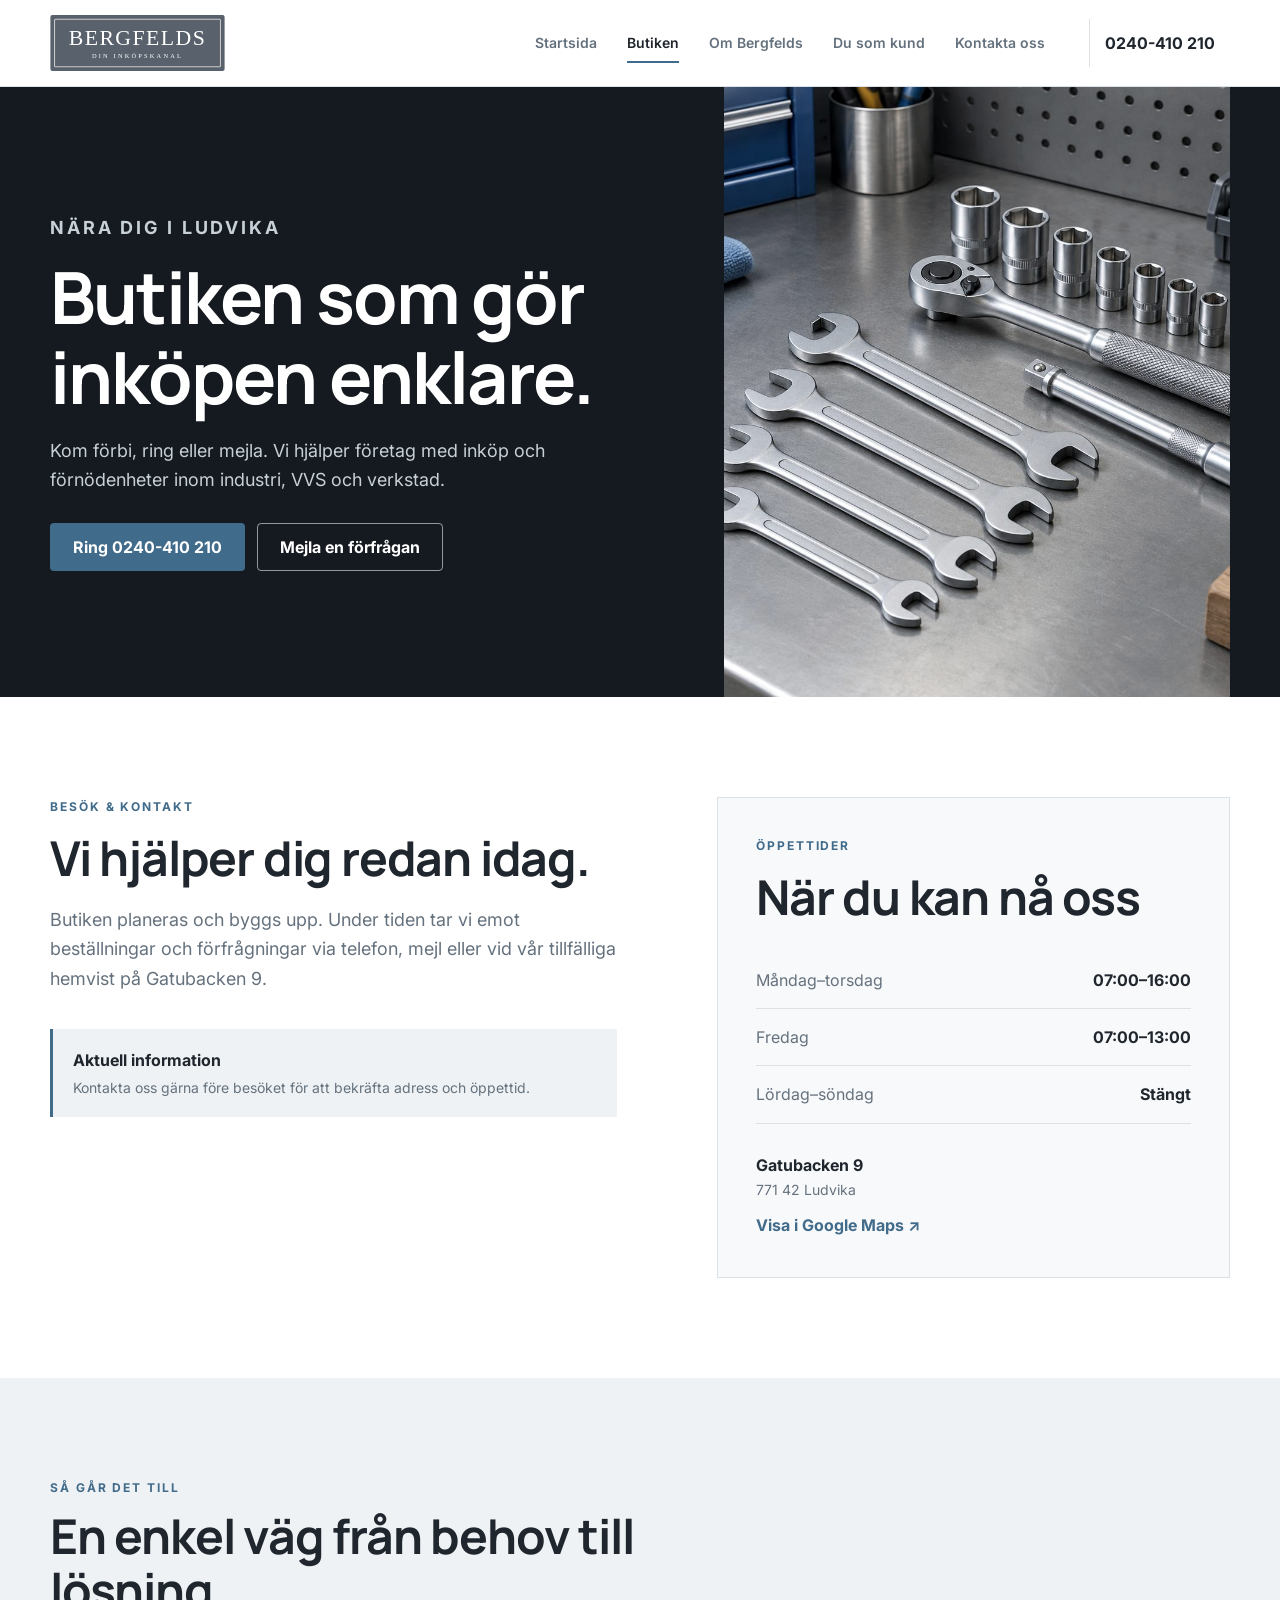
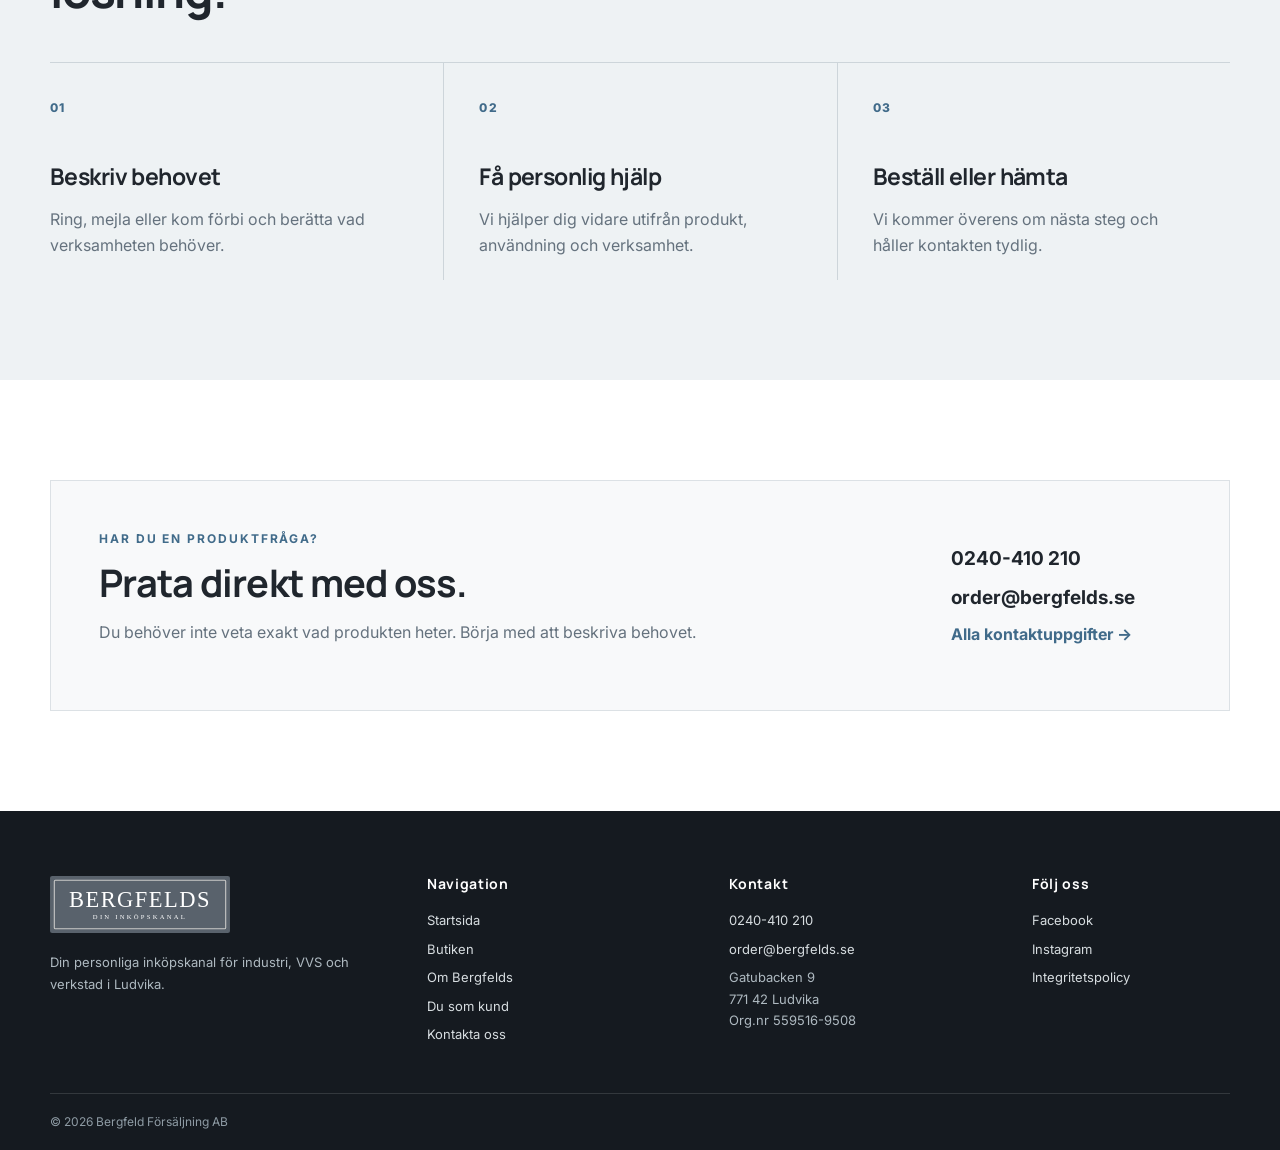
==== commit ed004bb3: "Redesign core customer journeys" ====
--- a/butiken.html
+++ b/butiken.html
@@ -1,4 +1,36 @@
-<!doctype html><html lang="sv"><head><meta charset="utf-8"><meta name="viewport" content="width=device-width,initial-scale=1"><title>Butiken i Ludvika | Bergfelds</title><link rel="icon" href="assets/favicon.png" type="image/png"><link rel="stylesheet" href="https://fonts.googleapis.com/css2?family=Schibsted+Grotesk:wght@400;600;700&display=swap"><link rel="stylesheet" href="style.css"><script src="main.js" defer></script></head><body>
+<!doctype html>
+<html lang="sv">
+<head>
+  <meta charset="utf-8">
+  <meta name="viewport" content="width=device-width,initial-scale=1">
+  <meta name="description" content="Besök Bergfelds i Ludvika eller kontakta oss för beställningar och produktfrågor inom industri, VVS och verkstad.">
+  <title>Butiken i Ludvika | Bergfelds</title>
+  <link rel="icon" href="assets/favicon.png" type="image/png">
+  <link rel="stylesheet" href="https://fonts.googleapis.com/css2?family=Inter:wght@400;500;600;700&family=Manrope:wght@600;700;800&display=swap">
+  <link rel="stylesheet" href="style.css">
+  <script src="main.js" defer></script>
+</head>
+<body>
+<a class="skip-link" href="#main">Hoppa till innehållet</a>
 <header class="site-header"><div class="container header-inner"><a class="site-logo" href="index.html" aria-label="Bergfelds startsida"><img src="assets/bergfelds-wordmark.svg" alt="Bergfelds – Din inköpskanal"></a><nav class="site-nav" aria-label="Huvudmeny"><a href="index.html">Startsida</a><a href="butiken.html">Butiken</a><a href="om-bergfelds.html">Om Bergfelds</a><a href="du-som-kund.html">Du som kund</a><a href="kontakta-oss.html">Kontakta oss</a></nav><a class="header-phone" href="tel:+46240410210">0240-410 210</a><button id="menu" aria-label="Öppna meny" aria-expanded="false">☰</button></div></header>
-<main><section class="page-hero"><div class="container"><em>NÄRA DIG I LUDVIKA</em><h1>Butiken i Ludvika</h1><p>En lokal och personlig inköpskanal för företagens vardag.</p></div></section><section class="section"><div class="container"><div class="banner"><b>Butiken planeras och byggs för fullt.</b><span>Vi håller dig uppdaterad under resans gång.</span></div><div class="split shop"><div><h2>Beställ redan idag</h2><p>Under tiden butiken byggs upp är ni välkomna med beställningar och förfrågningar via telefon, mejl eller ett direktbesök på vår tillfälliga hemvist på Gatubacken 9.</p><div class="actions"><a class="btn" href="tel:+46240410210">Ring oss</a><a class="btn secondary" href="mailto:order@bergfelds.se">Mejla order</a></div></div><div class="status-card"><h3>Besök och öppettider</h3><p><b>Gatubacken 9, 771 42 Ludvika</b></p><p>Måndag–torsdag: 07:00–16:00<br>Fredag: 07:00–13:00<br>Lördag–söndag: Stängt</p><p class="muted">Kontakta oss gärna före besöket för att bekräfta aktuell adress och öppettid.</p><a class="btn" target="_blank" rel="noreferrer" href="https://www.google.com/maps/search/?api=1&query=Gatubacken+9+771+42+Ludvika">Öppna Google Maps ↗</a></div></div></div></section></main>
-<footer class="site-footer"><div class="container footer-grid"><div><img class="footer-logo" src="assets/bergfelds-wordmark.svg" alt="Bergfelds"><p>Din personliga inköpskanal för industri, VVS och verkstad i Ludvika.</p></div><div><h2>Navigation</h2><a href="index.html">Startsida</a><a href="butiken.html">Butiken</a><a href="om-bergfelds.html">Om Bergfelds</a><a href="du-som-kund.html">Du som kund</a><a href="kontakta-oss.html">Kontakta oss</a></div><div><h2>Kontakt</h2><a href="tel:+46240410210">0240-410 210</a><a href="mailto:order@bergfelds.se">order@bergfelds.se</a><p>Gatubacken 9<br>771 42 Ludvika<br>Org.nr 559516-9508</p></div><div><h2>Följ oss</h2><a href="https://facebook.com/profile.php?id=61582548335301">Facebook</a><a href="https://instagram.com/bergfelds_denlillagrossisten/">Instagram</a><a href="integritetspolicy.html">Integritetspolicy</a></div></div><div class="container footer-bottom">© <span data-year>2026</span> Bergfeld Försäljning AB</div></footer></body></html>
+<main id="main">
+  <section class="page-hero page-hero-split">
+    <div class="container split-hero-grid">
+      <div><p class="eyebrow">NÄRA DIG I LUDVIKA</p><h1>Butiken som gör inköpen enklare.</h1><p>Kom förbi, ring eller mejla. Vi hjälper företag med inköp och förnödenheter inom industri, VVS och verkstad.</p><div class="hero-actions"><a class="button primary" href="tel:+46240410210">Ring 0240-410 210</a><a class="button ghost" href="mailto:order@bergfelds.se">Mejla en förfrågan</a></div></div>
+      <figure class="hero-side-image"><img src="assets/workshop.jpg" alt="Verkstadsprodukter och förnödenheter" loading="eager"></figure>
+    </div>
+  </section>
+  <section class="section store-practical">
+    <div class="container store-practical-grid">
+      <div class="store-intro"><p class="eyebrow dark">BESÖK & KONTAKT</p><h2>Vi hjälper dig redan idag.</h2><p>Butiken planeras och byggs upp. Under tiden tar vi emot beställningar och förfrågningar via telefon, mejl eller vid vår tillfälliga hemvist på Gatubacken 9.</p><div class="notice"><b>Aktuell information</b><span>Kontakta oss gärna före besöket för att bekräfta adress och öppettid.</span></div></div>
+      <aside class="hours-panel" aria-labelledby="hours-title"><p class="eyebrow dark">ÖPPETTIDER</p><h2 id="hours-title">När du kan nå oss</h2><dl><div><dt>Måndag–torsdag</dt><dd>07:00–16:00</dd></div><div><dt>Fredag</dt><dd>07:00–13:00</dd></div><div><dt>Lördag–söndag</dt><dd>Stängt</dd></div></dl><div class="location-block"><b>Gatubacken 9</b><span>771 42 Ludvika</span><a class="text-link" target="_blank" rel="noreferrer" href="https://www.google.com/maps/search/?api=1&query=Gatubacken+9+771+42+Ludvika">Visa i Google Maps ↗</a></div></aside>
+    </div>
+  </section>
+  <section class="section service-flow">
+    <div class="container"><div class="section-heading compact"><p class="eyebrow dark">SÅ GÅR DET TILL</p><h2>En enkel väg från behov till lösning.</h2></div><div class="flow-grid"><article><span>01</span><h3>Beskriv behovet</h3><p>Ring, mejla eller kom förbi och berätta vad verksamheten behöver.</p></article><article><span>02</span><h3>Få personlig hjälp</h3><p>Vi hjälper dig vidare utifrån produkt, användning och verksamhet.</p></article><article><span>03</span><h3>Beställ eller hämta</h3><p>Vi kommer överens om nästa steg och håller kontakten tydlig.</p></article></div></div>
+  </section>
+  <section class="section home-contact"><div class="container contact-band"><div><p class="eyebrow dark">HAR DU EN PRODUKTFRÅGA?</p><h2>Prata direkt med oss.</h2><p>Du behöver inte veta exakt vad produkten heter. Börja med att beskriva behovet.</p></div><div class="contact-band-details"><a href="tel:+46240410210">0240-410 210</a><a href="mailto:order@bergfelds.se">order@bergfelds.se</a><a class="text-link" href="kontakta-oss.html">Alla kontaktuppgifter →</a></div></div></section>
+</main>
+<footer class="site-footer"><div class="container footer-grid"><div><img class="footer-logo" src="assets/bergfelds-wordmark.svg" alt="Bergfelds"><p>Din personliga inköpskanal för industri, VVS och verkstad i Ludvika.</p></div><div><h2>Navigation</h2><a href="index.html">Startsida</a><a href="butiken.html">Butiken</a><a href="om-bergfelds.html">Om Bergfelds</a><a href="du-som-kund.html">Du som kund</a><a href="kontakta-oss.html">Kontakta oss</a></div><div><h2>Kontakt</h2><a href="tel:+46240410210">0240-410 210</a><a href="mailto:order@bergfelds.se">order@bergfelds.se</a><p>Gatubacken 9<br>771 42 Ludvika<br>Org.nr 559516-9508</p></div><div><h2>Följ oss</h2><a href="https://facebook.com/profile.php?id=61582548335301">Facebook</a><a href="https://instagram.com/bergfelds_denlillagrossisten/">Instagram</a><a href="integritetspolicy.html">Integritetspolicy</a></div></div><div class="container footer-bottom">© <span data-year>2026</span> Bergfeld Försäljning AB</div></footer>
+</body>
+</html>
--- a/style.css
+++ b/style.css
@@ -1,6 +1,7 @@
 @import url('https://fonts.googleapis.com/css2?family=Inter:wght@400;500;600;700&family=Manrope:wght@600;700;800&display=swap');
 :root{--paper:#f8f9fa;--white:#fff;--ink:#20262d;--deep:#151a20;--steel:#65727e;--blue:#416b8a;--blue-dark:#31546d;--line:#dce1e5;--soft:#eef2f4;--radius:6px;--shadow:0 16px 40px rgba(21,26,32,.09)}
 *{box-sizing:border-box}html{scroll-behavior:smooth;scroll-padding-top:92px}body{margin:0;background:var(--paper);color:var(--ink);font:16px/1.65 Inter,Arial,sans-serif}a{color:inherit;text-decoration:none}img{display:block;max-width:100%}h1,h2,h3{margin-top:0;font-family:Manrope,Inter,sans-serif;line-height:1.12;letter-spacing:-.025em}.container{width:min(1180px,calc(100% - 48px));margin:auto}.narrow{max-width:820px}.skip-link{position:fixed;left:16px;top:-80px;z-index:100;padding:10px 14px;background:#fff}.skip-link:focus{top:16px}.eyebrow{margin:0;color:#9ec0d8;font-size:12px;font-weight:700;letter-spacing:.16em}.eyebrow.dark{color:var(--blue)}.button{display:inline-flex;min-height:48px;align-items:center;justify-content:center;padding:0 22px;border:1px solid transparent;border-radius:4px;font-weight:700}.button.primary{background:var(--blue);color:#fff}.button.primary:hover{background:var(--blue-dark)}.button.ghost{border-color:rgba(255,255,255,.55);color:#fff}.button.ghost:hover{background:#fff;color:var(--ink)}.text-link{color:var(--blue);font-weight:700}
+*:focus-visible{outline:3px solid #79b9df;outline-offset:3px}
 .site-header{position:sticky;top:0;z-index:50;border-bottom:1px solid var(--line);background:rgba(255,255,255,.97);backdrop-filter:blur(10px)}.header-inner{display:flex;height:86px;align-items:center;gap:30px}.site-logo{flex:none}.site-logo img{width:175px;height:58px;object-fit:contain}.site-nav{display:flex;align-items:center;gap:2px;margin-left:auto}.site-nav a{position:relative;padding:13px 14px;color:var(--steel);font-size:14px;font-weight:600}.site-nav a:hover,.site-nav a.active{color:var(--ink)}.site-nav a.active:after{content:"";position:absolute;right:14px;bottom:5px;left:14px;height:2px;background:var(--blue)}.header-phone{padding:11px 15px;border-left:1px solid var(--line);color:var(--ink);font-weight:700;white-space:nowrap}.site-header #menu{display:none;border:1px solid var(--line);border-radius:4px;background:#fff;color:var(--ink);font-size:24px}
 .home-hero{position:relative;min-height:680px;overflow:hidden;background:var(--deep);color:#fff}.home-hero>img,.home-hero-overlay{position:absolute;inset:0;width:100%;height:100%;object-fit:cover}.home-hero-overlay{background:linear-gradient(90deg,rgba(21,26,32,.96),rgba(21,26,32,.79) 54%,rgba(21,26,32,.3))}.hero-content{position:relative;display:flex;min-height:680px;flex-direction:column;justify-content:center;align-items:flex-start}.home-hero h1{max-width:800px;margin:18px 0 22px;font-size:clamp(50px,7vw,82px);letter-spacing:-.055em}.home-hero h1 span{color:#b8d0df;font-weight:600}.hero-lead{max-width:670px;color:#d9e0e4;font-size:19px}.hero-actions{display:flex;flex-wrap:wrap;gap:12px;margin-top:28px}.section{padding:100px 0}.intro{text-align:center;background:#fff}.intro h2{margin:14px auto 22px;font-size:clamp(34px,5vw,52px)}.large-copy{margin:0 auto;color:var(--steel);font-size:19px}.areas{background:var(--paper)}.section-heading h2{margin:12px 0 0;font-size:42px}.area-grid{display:grid;grid-template-columns:repeat(3,1fr);gap:22px;margin-top:42px}.area-grid article{overflow:hidden;border:1px solid var(--line);border-radius:var(--radius);background:#fff}.area-grid img{width:100%;aspect-ratio:4/3;object-fit:cover}.area-grid article>div{padding:26px}.area-grid span{color:var(--blue);font-size:12px;font-weight:800}.area-grid h3{margin:9px 0;font-size:24px}.area-grid p{margin:0;color:var(--steel)}.approach{background:var(--deep);color:#fff}.approach-grid{display:grid;grid-template-columns:.8fr 1.2fr;gap:100px}.approach h2{margin-top:14px;font-size:45px}.approach-list{display:grid}.approach-list article{display:grid;grid-template-columns:48px 1fr;gap:18px;padding:25px 0;border-bottom:1px solid rgba(255,255,255,.14)}.approach-list b{color:#9ec0d8}.approach-list h3{margin-bottom:7px}.approach-list p{margin:0;color:#bfc8ce}.home-contact{background:#fff}.contact-band{display:flex;align-items:center;justify-content:space-between;gap:70px;padding:48px;border:1px solid var(--line);background:var(--paper)}.contact-band h2{margin:12px 0;font-size:38px}.contact-band p{max-width:650px;color:var(--steel)}.contact-band-details{display:flex;min-width:230px;flex-direction:column;gap:8px}.contact-band-details>a:not(.text-link){font-size:19px;font-weight:700}
 .page-hero{padding:95px 0;background:var(--deep);color:#fff}.page-hero.clean{background:var(--deep)}.page-hero h1{margin:14px 0 16px;font-size:clamp(42px,6vw,66px)}.page-hero p{max-width:720px;color:#c7d0d6;font-size:18px}.split,.story,.contact{display:grid;grid-template-columns:1fr 1fr;gap:65px;align-items:start}.story{grid-template-columns:1fr .85fr 1fr}.founders-photo{width:100%;border-radius:var(--radius)}.status-card,.contact-card,.category-catalog article,.value-cards article,.benefits article,.supplier-directory-card{padding:28px;border:1px solid var(--line);border-radius:var(--radius);background:#fff}.pale{background:var(--soft)}.banner{display:flex;justify-content:space-between;gap:20px;margin-bottom:42px;padding:20px 24px;border-left:4px solid var(--blue);background:#e8f0f5}.actions{display:flex;flex-wrap:wrap;gap:12px;margin-top:24px}.btn{display:inline-flex;min-height:46px;align-items:center;justify-content:center;padding:0 20px;border:1px solid transparent;border-radius:4px;background:var(--blue);color:#fff;font-weight:700}.btn:hover{background:var(--blue-dark)}.btn.secondary{border-color:var(--line);background:#fff;color:var(--ink)}.benefits,.value-cards,.category-catalog,.supplier-directory{display:grid;grid-template-columns:repeat(3,1fr);gap:20px;margin-top:30px}.benefits span,.value-cards span{color:var(--blue);font-weight:800}.cta{display:flex;align-items:center;justify-content:space-between;gap:30px;margin-top:50px;padding:36px;background:var(--deep);color:#fff}.cta p{color:#c5cdd2}.product-list{display:grid;gap:65px}.product-list>article{display:grid;grid-template-columns:1fr 1fr;align-items:center;gap:55px}.product-list>article:nth-child(even) img{order:2}.product-list>article>img,.product-overview img{width:100%;border-radius:var(--radius)}.product-list>article>img{aspect-ratio:4/3;object-fit:cover}.catalog-section,.supplier-directory-section{padding-top:40px;border-top:1px solid var(--line)}.category-catalog p,.supplier-directory-card p{color:var(--steel);font-size:14px}.directory-logo{display:flex;height:70px;align-items:center;justify-content:center}.directory-logo img{max-width:165px;max-height:55px}.supplier-directory-card>span:last-child{display:block;margin-top:12px;color:var(--blue);font-weight:700}.product-overview figcaption{margin-top:8px;color:var(--steel);font-size:12px}.people{display:grid;grid-template-columns:1fr 1fr;gap:20px;margin:25px 0}.addresses a,.people a,.contact-card a,.big{color:var(--blue);font-weight:700}.policy-content{max-width:820px}.policy-content h2{margin:42px 0 12px;font-size:25px}.policy-content p{color:var(--steel)}
@@ -9,3 +10,12 @@
 @media(max-width:1000px){.site-nav{display:none;position:absolute;top:86px;right:0;left:0;padding:14px 24px 25px;border-bottom:1px solid var(--line);background:#fff;box-shadow:var(--shadow)}.site-nav.open{display:grid}.site-nav a{padding:12px 8px}.site-nav a.active:after{right:auto;left:8px;width:45px}.site-header #menu{display:grid!important;width:44px;height:44px;place-items:center;flex:none;margin-left:auto;padding:0;border-color:#b9c1c7}.header-phone{display:none}.story{grid-template-columns:1fr 1fr}.story .status-card{grid-column:1/-1}.footer-grid{grid-template-columns:1fr 1fr}.contact-layout{gap:45px}}
 @media(max-width:700px){.container{width:calc(100% - 30px)}.header-inner{height:72px}.site-logo img{width:145px;height:50px}.site-nav{top:72px}.home-hero,.hero-content{min-height:610px}.home-hero h1{font-size:48px}.hero-lead{font-size:17px}.section{padding:70px 0}.area-grid,.approach-grid,.split,.story,.contact,.benefits,.value-cards,.category-catalog,.supplier-directory,.product-list>article,.contact-layout,.address-grid,.footer-grid{grid-template-columns:1fr}.approach-grid{gap:30px}.area-grid{gap:15px}.contact-band{align-items:flex-start;flex-direction:column;padding:28px}.contact-band-details{min-width:0}.product-list>article:nth-child(even) img{order:0}.cta,.banner{align-items:flex-start;flex-direction:column}.people{grid-template-columns:1fr}.company-facts{align-items:flex-start;flex-direction:column;gap:5px}.footer-grid{gap:35px}}
 @media(prefers-reduced-motion:reduce){html{scroll-behavior:auto}*{transition:none!important}}
+
+/* Editorial subpages */
+.section-heading.compact{max-width:720px}.section-heading.compact h2{font-size:clamp(34px,4vw,48px)}
+.page-hero-split{padding:0}.split-hero-grid{display:grid;min-height:610px;grid-template-columns:1.08fr .92fr;align-items:center;gap:80px}.split-hero-grid h1{font-size:clamp(46px,6vw,72px)}.split-hero-grid>div>p:not(.eyebrow){max-width:620px}.hero-side-image{height:100%;min-height:610px;margin:0;overflow:hidden}.hero-side-image img{width:100%;height:100%;object-fit:cover;filter:saturate(.72) contrast(1.03)}
+.store-practical{background:#fff}.store-practical-grid{display:grid;grid-template-columns:1.05fr .95fr;gap:100px;align-items:start}.store-intro h2,.hours-panel h2{margin:14px 0 20px;font-size:clamp(34px,4vw,48px)}.store-intro>p:not(.eyebrow){max-width:600px;color:var(--steel);font-size:18px}.notice{display:flex;max-width:620px;flex-direction:column;gap:3px;margin-top:35px;padding:18px 20px;border-left:3px solid var(--blue);background:var(--soft)}.notice span{color:var(--steel);font-size:14px}.hours-panel{padding:38px;border:1px solid var(--line);background:var(--paper)}.hours-panel dl{margin:28px 0 0}.hours-panel dl>div{display:flex;justify-content:space-between;gap:25px;padding:15px 0;border-bottom:1px solid var(--line)}.hours-panel dt{color:var(--steel)}.hours-panel dd{margin:0;font-weight:700}.location-block{display:flex;flex-direction:column;margin-top:28px}.location-block span{color:var(--steel);font-size:14px}.location-block a{margin-top:11px}.service-flow{background:var(--soft)}.flow-grid{display:grid;grid-template-columns:repeat(3,1fr);margin-top:45px;border-top:1px solid #cdd5da}.flow-grid article{padding:30px 35px 5px 0}.flow-grid article+article{padding-left:35px;border-left:1px solid #cdd5da}.flow-grid span,.values-editorial span,.service-editorial span{color:var(--blue);font-size:12px;font-weight:800;letter-spacing:.12em}.flow-grid h3{margin:45px 0 10px;font-size:23px}.flow-grid p{color:var(--steel)}
+.founder-story{background:#fff}.founder-grid{display:grid;grid-template-columns:.9fr 1.1fr;gap:100px;align-items:center}.founder-copy h2{margin:14px 0 23px;font-size:clamp(36px,4.5vw,54px)}.founder-copy p{color:var(--steel);font-size:17px}.founder-portrait{margin:0}.founder-portrait img{width:100%;aspect-ratio:4/3;object-fit:cover}.founder-portrait figcaption{padding-top:10px;color:var(--steel);font-size:12px}.direction-section{background:var(--soft)}.direction-grid{display:grid;grid-template-columns:1fr 1fr;gap:1px;background:var(--line)}.direction-grid article{padding:52px;background:var(--paper)}.direction-grid h2{margin:14px 0 18px;font-size:clamp(31px,3.4vw,43px)}.direction-grid p:last-child{color:var(--steel)}.values-section{background:var(--deep);color:#fff}.values-editorial{display:grid;grid-template-columns:repeat(3,1fr);margin-top:55px;border-top:1px solid rgba(255,255,255,.18)}.values-editorial article{padding:32px 45px 0 0}.values-editorial article+article{padding-left:45px;border-left:1px solid rgba(255,255,255,.18)}.values-editorial h3{margin:50px 0 10px;font-size:30px}.values-editorial p{color:#b9c3c9}.relationship-statement{text-align:center;background:#fff}.relationship-statement blockquote{margin:22px 0 35px;font-family:Manrope,Inter,sans-serif;font-size:clamp(34px,5vw,56px);font-weight:700;line-height:1.18;letter-spacing:-.04em}
+.customer-hero{position:relative;min-height:650px;overflow:hidden;background:var(--deep);color:#fff}.customer-hero-media,.customer-hero-media:after{position:absolute;inset:0}.customer-hero-media:after{content:"";background:linear-gradient(90deg,rgba(21,26,32,.96),rgba(21,26,32,.72) 60%,rgba(21,26,32,.2))}.customer-hero-media img{width:100%;height:100%;object-fit:cover;filter:saturate(.7)}.customer-hero-content{position:relative;display:flex;min-height:650px;flex-direction:column;justify-content:center;align-items:flex-start}.customer-hero h1{max-width:810px;margin:16px 0 22px;font-size:clamp(48px,6.4vw,76px)}.customer-hero-content>p:not(.eyebrow){max-width:600px;color:#d3dbe0;font-size:19px}.customer-hero .button{margin-top:25px}.customer-intro{background:#fff}.intro-grid{display:grid;grid-template-columns:1fr 1fr;gap:100px}.intro-grid h2{margin:14px 0 0;font-size:clamp(38px,4.5vw,54px)}.intro-grid>div:last-child{padding-top:22px;color:var(--steel);font-size:18px}.customer-services{background:var(--paper)}.service-editorial{display:grid;grid-template-columns:1fr 1fr;margin-top:50px;border-top:1px solid var(--line)}.service-editorial article{display:grid;grid-template-columns:52px 1fr;gap:20px;padding:35px 50px 35px 0;border-bottom:1px solid var(--line)}.service-editorial article:nth-child(even){padding-right:0;padding-left:50px;border-left:1px solid var(--line)}.service-editorial h3{margin:0 0 8px;font-size:23px}.service-editorial p{margin:0;color:var(--steel)}.promise-section{background:var(--deep);color:#fff}.promise-grid{display:grid;grid-template-columns:1fr 1fr;gap:85px;align-items:center}.promise-image img{width:100%;aspect-ratio:4/3;object-fit:cover;filter:saturate(.72)}.promise-copy h2{margin:14px 0 20px;font-size:clamp(36px,4.5vw,53px)}.promise-copy>p:not(.eyebrow){color:#bdc7cd}.promise-copy ul{margin:28px 0 0;padding:0;list-style:none}.promise-copy li{padding:12px 0;border-top:1px solid rgba(255,255,255,.16)}.promise-copy li:before{content:"—";margin-right:12px;color:#9ec0d8}
+@media(max-width:1000px){.split-hero-grid{grid-template-columns:1fr;gap:0}.split-hero-grid>div{padding:80px 0}.hero-side-image{min-height:430px;margin:0 calc((100vw - min(1180px,100vw - 48px))/-2)}.store-practical-grid,.founder-grid,.intro-grid,.promise-grid{gap:55px}.direction-grid{grid-template-columns:1fr}.direction-grid article{padding:42px}.service-editorial article{padding-right:25px}.service-editorial article:nth-child(even){padding-left:25px}}
+@media(max-width:700px){.split-hero-grid{min-height:auto}.split-hero-grid>div{padding:65px 0}.hero-side-image{min-height:300px;margin:0 -15px}.store-practical-grid,.founder-grid,.intro-grid,.promise-grid{grid-template-columns:1fr;gap:42px}.hours-panel{padding:26px}.flow-grid,.values-editorial,.service-editorial{grid-template-columns:1fr}.flow-grid article,.flow-grid article+article,.values-editorial article,.values-editorial article+article{padding:28px 0;border-left:0;border-bottom:1px solid #cdd5da}.flow-grid h3,.values-editorial h3{margin-top:24px}.direction-grid article{padding:32px 24px}.customer-hero,.customer-hero-content{min-height:600px}.customer-hero h1{font-size:44px}.service-editorial article,.service-editorial article:nth-child(even){padding:28px 0;border-left:0}.promise-grid{gap:35px}}
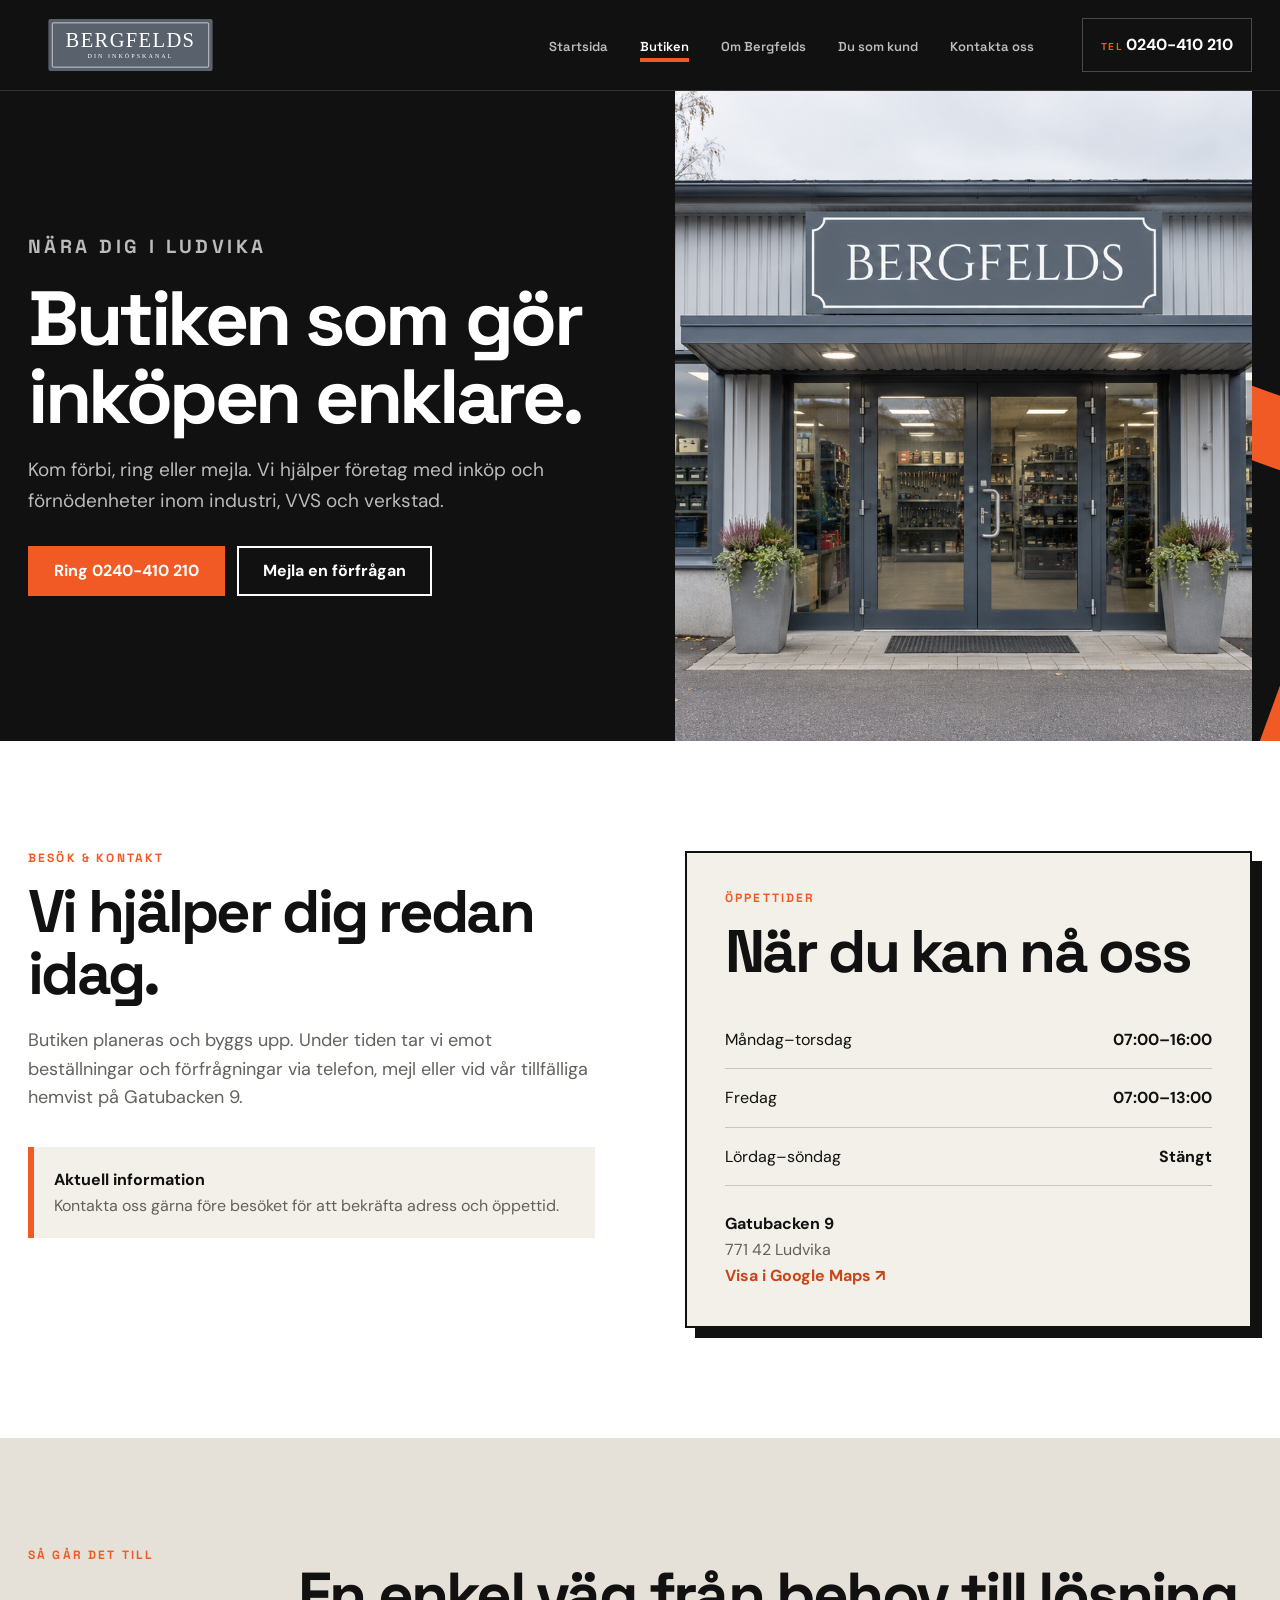
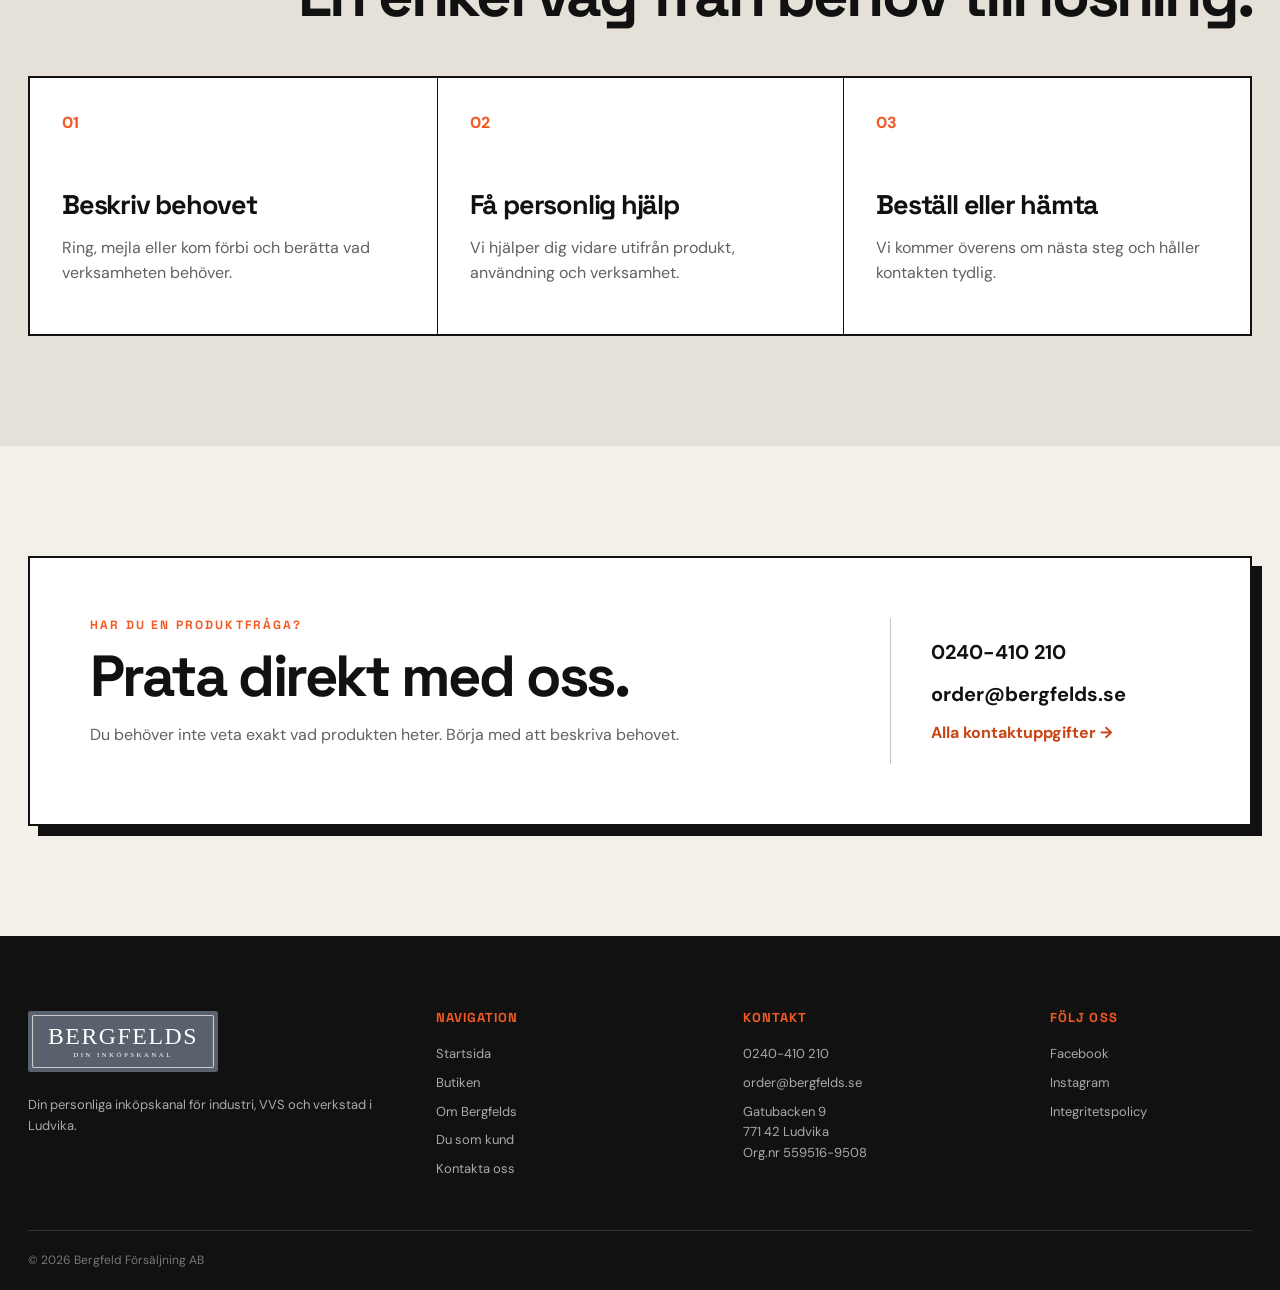
==== commit f635a3a8: "Refine logo and store imagery" ====
--- a/butiken.html
+++ b/butiken.html
@@ -17,7 +17,7 @@
   <section class="page-hero page-hero-split">
     <div class="container split-hero-grid">
       <div><p class="eyebrow">NÄRA DIG I LUDVIKA</p><h1>Butiken som gör inköpen enklare.</h1><p>Kom förbi, ring eller mejla. Vi hjälper företag med inköp och förnödenheter inom industri, VVS och verkstad.</p><div class="hero-actions"><a class="button primary" href="tel:+46240410210">Ring 0240-410 210</a><a class="button ghost" href="mailto:order@bergfelds.se">Mejla en förfrågan</a></div></div>
-      <figure class="hero-side-image"><img src="assets/workshop.jpg" alt="Verkstadsprodukter och förnödenheter" loading="eager"></figure>
+      <figure class="hero-side-image"><img src="assets/bergfelds-shop-placeholder.png" alt="Bergfelds butik" loading="eager"></figure>
     </div>
   </section>
   <section class="section store-practical">
--- a/style.css
+++ b/style.css
@@ -1,21 +1,18 @@
-@import url('https://fonts.googleapis.com/css2?family=Inter:wght@400;500;600;700&family=Manrope:wght@600;700;800&display=swap');
-:root{--paper:#f8f9fa;--white:#fff;--ink:#20262d;--deep:#151a20;--steel:#65727e;--blue:#416b8a;--blue-dark:#31546d;--line:#dce1e5;--soft:#eef2f4;--radius:6px;--shadow:0 16px 40px rgba(21,26,32,.09)}
-*{box-sizing:border-box}html{scroll-behavior:smooth;scroll-padding-top:92px}body{margin:0;background:var(--paper);color:var(--ink);font:16px/1.65 Inter,Arial,sans-serif}a{color:inherit;text-decoration:none}img{display:block;max-width:100%}h1,h2,h3{margin-top:0;font-family:Manrope,Inter,sans-serif;line-height:1.12;letter-spacing:-.025em}.container{width:min(1180px,calc(100% - 48px));margin:auto}.narrow{max-width:820px}.skip-link{position:fixed;left:16px;top:-80px;z-index:100;padding:10px 14px;background:#fff}.skip-link:focus{top:16px}.eyebrow{margin:0;color:#9ec0d8;font-size:12px;font-weight:700;letter-spacing:.16em}.eyebrow.dark{color:var(--blue)}.button{display:inline-flex;min-height:48px;align-items:center;justify-content:center;padding:0 22px;border:1px solid transparent;border-radius:4px;font-weight:700}.button.primary{background:var(--blue);color:#fff}.button.primary:hover{background:var(--blue-dark)}.button.ghost{border-color:rgba(255,255,255,.55);color:#fff}.button.ghost:hover{background:#fff;color:var(--ink)}.text-link{color:var(--blue);font-weight:700}
-*:focus-visible{outline:3px solid #79b9df;outline-offset:3px}
-.site-header{position:sticky;top:0;z-index:50;border-bottom:1px solid var(--line);background:rgba(255,255,255,.97);backdrop-filter:blur(10px)}.header-inner{display:flex;height:86px;align-items:center;gap:30px}.site-logo{flex:none}.site-logo img{width:175px;height:58px;object-fit:contain}.site-nav{display:flex;align-items:center;gap:2px;margin-left:auto}.site-nav a{position:relative;padding:13px 14px;color:var(--steel);font-size:14px;font-weight:600}.site-nav a:hover,.site-nav a.active{color:var(--ink)}.site-nav a.active:after{content:"";position:absolute;right:14px;bottom:5px;left:14px;height:2px;background:var(--blue)}.header-phone{padding:11px 15px;border-left:1px solid var(--line);color:var(--ink);font-weight:700;white-space:nowrap}.site-header #menu{display:none;border:1px solid var(--line);border-radius:4px;background:#fff;color:var(--ink);font-size:24px}
-.home-hero{position:relative;min-height:680px;overflow:hidden;background:var(--deep);color:#fff}.home-hero>img,.home-hero-overlay{position:absolute;inset:0;width:100%;height:100%;object-fit:cover}.home-hero-overlay{background:linear-gradient(90deg,rgba(21,26,32,.96),rgba(21,26,32,.79) 54%,rgba(21,26,32,.3))}.hero-content{position:relative;display:flex;min-height:680px;flex-direction:column;justify-content:center;align-items:flex-start}.home-hero h1{max-width:800px;margin:18px 0 22px;font-size:clamp(50px,7vw,82px);letter-spacing:-.055em}.home-hero h1 span{color:#b8d0df;font-weight:600}.hero-lead{max-width:670px;color:#d9e0e4;font-size:19px}.hero-actions{display:flex;flex-wrap:wrap;gap:12px;margin-top:28px}.section{padding:100px 0}.intro{text-align:center;background:#fff}.intro h2{margin:14px auto 22px;font-size:clamp(34px,5vw,52px)}.large-copy{margin:0 auto;color:var(--steel);font-size:19px}.areas{background:var(--paper)}.section-heading h2{margin:12px 0 0;font-size:42px}.area-grid{display:grid;grid-template-columns:repeat(3,1fr);gap:22px;margin-top:42px}.area-grid article{overflow:hidden;border:1px solid var(--line);border-radius:var(--radius);background:#fff}.area-grid img{width:100%;aspect-ratio:4/3;object-fit:cover}.area-grid article>div{padding:26px}.area-grid span{color:var(--blue);font-size:12px;font-weight:800}.area-grid h3{margin:9px 0;font-size:24px}.area-grid p{margin:0;color:var(--steel)}.approach{background:var(--deep);color:#fff}.approach-grid{display:grid;grid-template-columns:.8fr 1.2fr;gap:100px}.approach h2{margin-top:14px;font-size:45px}.approach-list{display:grid}.approach-list article{display:grid;grid-template-columns:48px 1fr;gap:18px;padding:25px 0;border-bottom:1px solid rgba(255,255,255,.14)}.approach-list b{color:#9ec0d8}.approach-list h3{margin-bottom:7px}.approach-list p{margin:0;color:#bfc8ce}.home-contact{background:#fff}.contact-band{display:flex;align-items:center;justify-content:space-between;gap:70px;padding:48px;border:1px solid var(--line);background:var(--paper)}.contact-band h2{margin:12px 0;font-size:38px}.contact-band p{max-width:650px;color:var(--steel)}.contact-band-details{display:flex;min-width:230px;flex-direction:column;gap:8px}.contact-band-details>a:not(.text-link){font-size:19px;font-weight:700}
-.page-hero{padding:95px 0;background:var(--deep);color:#fff}.page-hero.clean{background:var(--deep)}.page-hero h1{margin:14px 0 16px;font-size:clamp(42px,6vw,66px)}.page-hero p{max-width:720px;color:#c7d0d6;font-size:18px}.split,.story,.contact{display:grid;grid-template-columns:1fr 1fr;gap:65px;align-items:start}.story{grid-template-columns:1fr .85fr 1fr}.founders-photo{width:100%;border-radius:var(--radius)}.status-card,.contact-card,.category-catalog article,.value-cards article,.benefits article,.supplier-directory-card{padding:28px;border:1px solid var(--line);border-radius:var(--radius);background:#fff}.pale{background:var(--soft)}.banner{display:flex;justify-content:space-between;gap:20px;margin-bottom:42px;padding:20px 24px;border-left:4px solid var(--blue);background:#e8f0f5}.actions{display:flex;flex-wrap:wrap;gap:12px;margin-top:24px}.btn{display:inline-flex;min-height:46px;align-items:center;justify-content:center;padding:0 20px;border:1px solid transparent;border-radius:4px;background:var(--blue);color:#fff;font-weight:700}.btn:hover{background:var(--blue-dark)}.btn.secondary{border-color:var(--line);background:#fff;color:var(--ink)}.benefits,.value-cards,.category-catalog,.supplier-directory{display:grid;grid-template-columns:repeat(3,1fr);gap:20px;margin-top:30px}.benefits span,.value-cards span{color:var(--blue);font-weight:800}.cta{display:flex;align-items:center;justify-content:space-between;gap:30px;margin-top:50px;padding:36px;background:var(--deep);color:#fff}.cta p{color:#c5cdd2}.product-list{display:grid;gap:65px}.product-list>article{display:grid;grid-template-columns:1fr 1fr;align-items:center;gap:55px}.product-list>article:nth-child(even) img{order:2}.product-list>article>img,.product-overview img{width:100%;border-radius:var(--radius)}.product-list>article>img{aspect-ratio:4/3;object-fit:cover}.catalog-section,.supplier-directory-section{padding-top:40px;border-top:1px solid var(--line)}.category-catalog p,.supplier-directory-card p{color:var(--steel);font-size:14px}.directory-logo{display:flex;height:70px;align-items:center;justify-content:center}.directory-logo img{max-width:165px;max-height:55px}.supplier-directory-card>span:last-child{display:block;margin-top:12px;color:var(--blue);font-weight:700}.product-overview figcaption{margin-top:8px;color:var(--steel);font-size:12px}.people{display:grid;grid-template-columns:1fr 1fr;gap:20px;margin:25px 0}.addresses a,.people a,.contact-card a,.big{color:var(--blue);font-weight:700}.policy-content{max-width:820px}.policy-content h2{margin:42px 0 12px;font-size:25px}.policy-content p{color:var(--steel)}
-.contact-layout{display:grid;grid-template-columns:1.05fr .95fr;gap:90px}.contact-layout h2{margin:14px 0 25px;font-size:44px}.main-contact{display:flex;flex-direction:column;margin-bottom:45px}.main-contact a{font-size:23px;font-weight:700}.main-contact a:first-child{font-size:34px}.address-grid{display:grid;grid-template-columns:1fr 1fr;gap:30px;padding-top:30px;border-top:1px solid var(--line)}.address-grid h3{font-size:16px}.verification-note{padding:10px;border-left:3px solid var(--blue);background:var(--soft);color:var(--steel);font-size:12px}.contact-people{display:grid;gap:16px}.contact-people article{display:flex;flex-direction:column;padding:30px;border:1px solid var(--line);background:#fff}.contact-people span{color:var(--blue);font-size:11px;font-weight:800;letter-spacing:.12em}.contact-people h3{margin:8px 0 14px}.contact-people a{color:var(--blue);font-weight:700}.company-facts{display:flex;justify-content:space-between;padding:20px;background:var(--soft)}
-.site-footer{padding:65px 0 0;background:var(--deep);color:#fff}.footer-grid{display:grid;grid-template-columns:1.3fr 1fr 1fr .8fr;gap:55px}.footer-grid>div{display:flex;flex-direction:column;align-items:flex-start;gap:7px}.footer-logo{width:180px;margin-bottom:12px}.footer-grid h2{margin-bottom:12px;font-size:14px;letter-spacing:.05em}.footer-grid p{margin:0;color:#aeb9c0;font-size:13px}.footer-grid a{color:#d7dde0;font-size:13px}.footer-grid a:hover{color:#fff}.footer-bottom{margin-top:48px;padding:18px 0;border-top:1px solid rgba(255,255,255,.13);color:#8f9ca5;font-size:12px}
-@media(max-width:1000px){.site-nav{display:none;position:absolute;top:86px;right:0;left:0;padding:14px 24px 25px;border-bottom:1px solid var(--line);background:#fff;box-shadow:var(--shadow)}.site-nav.open{display:grid}.site-nav a{padding:12px 8px}.site-nav a.active:after{right:auto;left:8px;width:45px}.site-header #menu{display:grid!important;width:44px;height:44px;place-items:center;flex:none;margin-left:auto;padding:0;border-color:#b9c1c7}.header-phone{display:none}.story{grid-template-columns:1fr 1fr}.story .status-card{grid-column:1/-1}.footer-grid{grid-template-columns:1fr 1fr}.contact-layout{gap:45px}}
-@media(max-width:700px){.container{width:calc(100% - 30px)}.header-inner{height:72px}.site-logo img{width:145px;height:50px}.site-nav{top:72px}.home-hero,.hero-content{min-height:610px}.home-hero h1{font-size:48px}.hero-lead{font-size:17px}.section{padding:70px 0}.area-grid,.approach-grid,.split,.story,.contact,.benefits,.value-cards,.category-catalog,.supplier-directory,.product-list>article,.contact-layout,.address-grid,.footer-grid{grid-template-columns:1fr}.approach-grid{gap:30px}.area-grid{gap:15px}.contact-band{align-items:flex-start;flex-direction:column;padding:28px}.contact-band-details{min-width:0}.product-list>article:nth-child(even) img{order:0}.cta,.banner{align-items:flex-start;flex-direction:column}.people{grid-template-columns:1fr}.company-facts{align-items:flex-start;flex-direction:column;gap:5px}.footer-grid{gap:35px}}
+@import url('https://fonts.googleapis.com/css2?family=DM+Sans:wght@400;500;600;700&family=Space+Grotesk:wght@500;600;700&display=swap');
+:root{--paper:#f3f0e9;--white:#fff;--ink:#111;--soft:#e5e1d8;--line:#cbc6bc;--muted:#62615d;--signal:#f15a24;--signal-dark:#c94516;--blue:#395f75;--shadow:10px 10px 0 #111}
+*{box-sizing:border-box}html{scroll-behavior:smooth;scroll-padding-top:92px}body{margin:0;background:var(--paper);color:var(--ink);font:16px/1.6 'DM Sans',Arial,sans-serif}a{color:inherit;text-decoration:none}img{display:block;max-width:100%}h1,h2,h3{margin-top:0;font-family:'Space Grotesk',sans-serif;line-height:1.02;letter-spacing:-.045em}.container{width:min(1240px,calc(100% - 56px));margin:auto}.narrow{max-width:850px}.skip-link{position:fixed;top:-90px;left:16px;z-index:100;padding:12px 18px;background:var(--signal);color:#fff}.skip-link:focus{top:16px}*:focus-visible{outline:3px solid var(--signal);outline-offset:4px}.eyebrow,em{margin:0;color:var(--signal);font:700 12px/1.2 'Space Grotesk',sans-serif;letter-spacing:.18em;font-style:normal;text-transform:uppercase}.eyebrow.dark{color:var(--signal)}
+.site-header{position:sticky;top:0;z-index:50;border-bottom:1px solid #333;background:#111;color:#fff}.header-inner{display:flex;height:90px;align-items:center;gap:32px}.site-logo{align-self:stretch;display:grid;width:205px;place-items:center;background:transparent}.site-logo img{width:165px;height:62px;object-fit:contain}.site-nav{display:flex;align-items:center;gap:0;margin-left:auto}.site-nav a{position:relative;padding:34px 16px 31px;color:#bdbdbd;font:600 13px/1 'Space Grotesk',sans-serif}.site-nav a:hover,.site-nav a.active{color:#fff}.site-nav a.active:after{content:"";position:absolute;right:16px;bottom:22px;left:16px;height:4px;background:var(--signal)}.header-phone{padding:13px 18px;border:1px solid #4a4a4a;color:#fff;font-weight:700;white-space:nowrap}.header-phone:before{content:"TEL ";color:var(--signal);font-size:10px;letter-spacing:.12em}.site-header #menu{display:none;border:1px solid #555;background:#111;color:#fff;font-size:24px}
+.button,.btn{display:inline-flex;min-height:50px;align-items:center;justify-content:center;padding:0 24px;border:2px solid transparent;border-radius:0;background:var(--signal);color:#fff;font-weight:700;transition:.18s}.button:hover,.btn:hover{background:var(--signal-dark);transform:translate(-2px,-2px);box-shadow:4px 4px 0 #111}.button.ghost,.btn.secondary{border-color:currentColor;background:transparent;color:inherit}.button.ghost:hover,.btn.secondary:hover{background:#fff;color:#111}.text-link,.big,.people a,.addresses a,.contact-card a{color:var(--signal-dark);font-weight:700}.text-link:hover{text-decoration:underline;text-underline-offset:4px}.hero-actions,.actions{display:flex;flex-wrap:wrap;gap:12px;margin-top:30px}
+.home-hero{position:relative;min-height:720px;overflow:hidden;background:#111;color:#fff}.home-hero>img{position:absolute;top:0;right:0;width:50%;height:100%;object-fit:cover;filter:grayscale(.2) contrast(1.1)}.home-hero-overlay{position:absolute;top:0;right:calc(50% - 90px);z-index:1;width:180px;height:100%;background:linear-gradient(105deg,#111 49%,transparent 50%)}.hero-content{position:relative;z-index:2;display:flex;min-height:720px;width:min(1240px,calc(100% - 56px));flex-direction:column;justify-content:center;align-items:flex-start}.home-hero h1{max-width:760px;margin:22px 0 24px;font-size:clamp(62px,8vw,110px);line-height:.86;text-transform:uppercase}.home-hero h1 span{display:block;margin-top:18px;color:var(--signal);font-size:.56em;letter-spacing:-.025em;text-transform:none}.hero-lead{max-width:600px;color:#c9c9c9;font-size:18px}.home-hero .button.ghost{color:#fff}
+.section{padding:110px 0}.intro{position:relative;background:var(--signal);text-align:left}.intro:before{content:"01";position:absolute;right:5vw;top:20px;color:rgba(0,0,0,.13);font:700 180px/1 'Space Grotesk',sans-serif}.intro .eyebrow{color:#111}.intro h2{max-width:920px;margin:18px 0 26px;font-size:clamp(44px,6vw,76px)}.intro .large-copy{max-width:760px;margin:0;color:#2d160e;font-size:20px}.section-heading{display:flex;justify-content:space-between}.section-heading h2{margin:15px 0 0;font-size:clamp(40px,5vw,62px)}.areas{background:var(--paper)}.area-grid{display:grid;grid-template-columns:repeat(3,1fr);gap:0;margin-top:55px;border:1px solid #111}.area-grid article{position:relative;overflow:hidden;background:#fff}.area-grid article+article{border-left:1px solid #111}.area-grid img{width:100%;aspect-ratio:5/4;object-fit:cover;filter:saturate(.78);transition:.4s}.area-grid article:hover img{transform:scale(1.035);filter:saturate(1)}.area-grid article>div{padding:30px}.area-grid span,.benefits span,.value-cards span{color:var(--signal);font-weight:800}.area-grid h3{margin:22px 0 10px;font-size:30px}.area-grid p{margin:0;color:var(--muted)}
+.approach{background:#111;color:#fff}.approach-grid{display:grid;grid-template-columns:.75fr 1.25fr;gap:100px}.approach h2{margin:16px 0 0;font-size:clamp(44px,5vw,66px)}.approach-list{display:grid;border-top:1px solid #444}.approach-list article{display:grid;grid-template-columns:60px 1fr;gap:20px;padding:32px 0;border-bottom:1px solid #444}.approach-list b{color:var(--signal)}.approach-list h3{margin:0 0 8px;font-size:25px}.approach-list p{margin:0;color:#aaa}.home-contact{background:var(--paper)}.contact-band{display:grid;grid-template-columns:1fr 300px;gap:80px;padding:60px;border:2px solid #111;background:#fff;box-shadow:var(--shadow)}.contact-band h2{margin:15px 0;font-size:clamp(38px,5vw,58px)}.contact-band p{max-width:660px;color:var(--muted)}.contact-band-details{display:flex;flex-direction:column;justify-content:center;gap:10px;border-left:1px solid var(--line);padding-left:40px}.contact-band-details>a:not(.text-link){font-size:20px;font-weight:700}
+.page-hero{position:relative;overflow:hidden;padding:120px 0;background:#111;color:#fff}.page-hero:after{content:"";position:absolute;right:-80px;bottom:-160px;width:420px;height:420px;border:70px solid var(--signal);transform:rotate(20deg)}.page-hero .container{position:relative;z-index:1}.page-hero h1{max-width:960px;margin:20px 0;font-size:clamp(52px,7vw,88px);text-transform:uppercase}.page-hero p{max-width:720px;color:#bbb;font-size:19px}.page-hero-split{padding:0}.split-hero-grid{position:relative;z-index:2;display:grid;min-height:650px;grid-template-columns:1fr 1fr;align-items:center;gap:70px}.split-hero-grid h1{font-size:clamp(50px,6vw,78px);text-transform:none}.hero-side-image{height:650px;margin:0}.hero-side-image img{width:100%;height:100%;object-fit:cover;filter:saturate(.75)}
+.store-practical{background:#fff}.store-practical-grid,.founder-grid,.intro-grid,.promise-grid,.split,.contact{display:grid;grid-template-columns:1fr 1fr;gap:90px;align-items:start}.store-intro h2,.hours-panel h2,.founder-copy h2,.intro-grid h2,.promise-copy h2{margin:16px 0 22px;font-size:clamp(40px,5vw,60px)}.store-intro>p:not(.eyebrow),.founder-copy p,.intro-grid>div:last-child{color:var(--muted);font-size:18px}.notice{display:flex;flex-direction:column;margin-top:35px;padding:20px;border-left:6px solid var(--signal);background:var(--paper)}.notice span{color:var(--muted)}.hours-panel{padding:38px;border:2px solid #111;background:var(--paper);box-shadow:var(--shadow)}.hours-panel dl{margin-top:28px}.hours-panel dl>div{display:flex;justify-content:space-between;padding:16px 0;border-bottom:1px solid var(--line)}.hours-panel dd{margin:0;font-weight:700}.location-block{display:flex;flex-direction:column;margin-top:25px}.location-block span{color:var(--muted)}.service-flow,.customer-services,.direction-section{background:var(--soft)}.flow-grid,.values-editorial{display:grid;grid-template-columns:repeat(3,1fr);margin-top:50px;border:2px solid #111;background:#fff}.flow-grid article,.values-editorial article{padding:32px}.flow-grid article+article,.values-editorial article+article{border-left:1px solid #111}.flow-grid span,.values-editorial span,.service-editorial span{color:var(--signal);font-weight:800}.flow-grid h3,.values-editorial h3{margin:55px 0 10px;font-size:27px}.flow-grid p,.values-editorial p{color:var(--muted)}
+.founder-story{background:var(--paper)}.founder-grid{align-items:center}.founder-portrait{margin:0;border:2px solid #111;background:#fff;box-shadow:var(--shadow)}.founder-portrait img,.founders-photo{width:100%;aspect-ratio:4/3;object-fit:cover}.founder-portrait figcaption{padding:12px 16px;font-size:12px}.direction-grid{display:grid;grid-template-columns:1fr 1fr;border:2px solid #111}.direction-grid article{padding:55px;background:#fff}.direction-grid article+article{border-left:1px solid #111}.direction-grid h2{margin:16px 0;font-size:clamp(34px,4vw,50px)}.direction-grid p:last-child{color:var(--muted)}.values-section{background:var(--signal);color:#111}.values-section .eyebrow{color:#111}.values-editorial{box-shadow:var(--shadow)}.relationship-statement{text-align:left;background:#fff}.relationship-statement blockquote{margin:24px 0 40px;font:700 clamp(40px,6vw,72px)/1.05 'Space Grotesk',sans-serif;letter-spacing:-.05em}
+.customer-hero{position:relative;min-height:680px;background:#111;color:#fff}.customer-hero-media,.customer-hero-media:after{position:absolute;inset:0}.customer-hero-media:after{content:"";background:linear-gradient(90deg,#111 0%,rgba(17,17,17,.92) 48%,rgba(17,17,17,.15))}.customer-hero-media img{width:100%;height:100%;object-fit:cover}.customer-hero-content{position:relative;display:flex;min-height:680px;flex-direction:column;justify-content:center;align-items:flex-start}.customer-hero h1{max-width:850px;margin:18px 0;font-size:clamp(54px,7vw,90px);text-transform:uppercase}.customer-hero-content>p:not(.eyebrow){max-width:620px;color:#ccc;font-size:19px}.customer-intro{background:var(--signal)}.customer-intro .eyebrow{color:#111}.service-editorial{display:grid;grid-template-columns:1fr 1fr;margin-top:50px;border:2px solid #111}.service-editorial article{display:grid;grid-template-columns:55px 1fr;gap:20px;padding:35px;background:#fff}.service-editorial article:nth-child(even){border-left:1px solid #111}.service-editorial article:nth-child(n+3){border-top:1px solid #111}.service-editorial h3{margin:0 0 8px;font-size:25px}.service-editorial p{margin:0;color:var(--muted)}.promise-section{background:#111;color:#fff}.promise-grid{align-items:center}.promise-image{border:2px solid var(--signal);box-shadow:10px 10px 0 var(--signal)}.promise-image img{width:100%;aspect-ratio:4/3;object-fit:cover}.promise-copy>p:not(.eyebrow){color:#bbb}.promise-copy ul{padding:0;list-style:none}.promise-copy li{padding:13px 0;border-top:1px solid #444}.promise-copy li:before{content:"→";margin-right:12px;color:var(--signal)}
+.contact-layout{display:grid;grid-template-columns:1.05fr .95fr;gap:90px}.contact-layout h2{margin:15px 0 26px;font-size:52px}.main-contact{display:flex;flex-direction:column;margin-bottom:45px}.main-contact a{font:700 25px 'Space Grotesk',sans-serif}.main-contact a:first-child{font-size:38px}.address-grid,.people{display:grid;grid-template-columns:1fr 1fr;gap:25px;padding-top:28px;border-top:1px solid var(--line)}.verification-note{padding:12px;border-left:4px solid var(--signal);background:var(--soft);font-size:12px}.contact-people{display:grid;gap:16px}.contact-people article,.status-card,.contact-card,.category-catalog article,.value-cards article,.benefits article,.supplier-directory-card{padding:30px;border:2px solid #111;background:#fff}.contact-people article{display:flex;flex-direction:column}.contact-people span{color:var(--signal);font-weight:800;letter-spacing:.1em}.contact-people h3{margin:10px 0 15px}.contact-people a{color:var(--signal-dark);font-weight:700}.company-facts{display:flex;justify-content:space-between;padding:20px;background:#111;color:#fff}
+.product-list{display:grid;gap:70px}.product-list>article{display:grid;grid-template-columns:1fr 1fr;gap:60px;align-items:center}.product-list>article:nth-child(even) img{order:2}.product-list>article>img,.product-overview img{width:100%;border:2px solid #111;box-shadow:var(--shadow)}.product-list>article>img{aspect-ratio:4/3;object-fit:cover}.category-catalog,.supplier-directory,.benefits,.value-cards{display:grid;grid-template-columns:repeat(3,1fr);gap:16px;margin-top:35px}.catalog-section,.supplier-directory-section{padding-top:45px;border-top:2px solid #111}.category-catalog p,.supplier-directory-card p,.policy-content p{color:var(--muted)}.directory-logo{display:flex;height:72px;align-items:center;justify-content:center}.directory-logo img{max-width:165px;max-height:56px}.supplier-directory-card>span:last-child{display:block;margin-top:12px;color:var(--signal-dark);font-weight:700}.product-overview figcaption{margin-top:12px;color:var(--muted);font-size:12px}.cta{display:flex;align-items:center;justify-content:space-between;gap:30px;margin-top:50px;padding:40px;background:var(--signal);color:#111}.banner{display:flex;justify-content:space-between;gap:20px;margin-bottom:45px;padding:20px;border:2px solid #111;background:var(--signal)}.policy-content{max-width:850px}.policy-content h2{margin:45px 0 12px;font-size:28px}
+.site-footer{padding:75px 0 0;background:#111;color:#fff}.footer-grid{display:grid;grid-template-columns:1.4fr 1fr 1fr .8fr;gap:55px}.footer-grid>div{display:flex;flex-direction:column;align-items:flex-start;gap:8px}.footer-logo{width:190px;margin-bottom:15px;background:transparent;padding:0}.footer-grid h2{margin-bottom:12px;color:var(--signal);font-size:13px;letter-spacing:.08em;text-transform:uppercase}.footer-grid p,.footer-grid a{margin:0;color:#aaa;font-size:13px}.footer-grid a:hover{color:#fff}.footer-bottom{margin-top:50px;padding:20px 0;border-top:1px solid #333;color:#777;font-size:12px}
+@media(max-width:1000px){.site-nav{display:none;position:absolute;top:90px;right:0;left:0;padding:18px 28px 25px;background:#111}.site-nav.open{display:grid}.site-nav a{padding:14px 5px}.site-nav a.active:after{right:auto;bottom:5px;left:5px;width:45px}.site-header #menu{display:grid;width:46px;height:46px;place-items:center;margin-left:auto}.header-phone{display:none}.home-hero>img{width:60%;opacity:.55}.home-hero-overlay{display:none}.approach-grid,.store-practical-grid,.founder-grid,.intro-grid,.promise-grid{gap:50px}.split-hero-grid{grid-template-columns:1fr;gap:0}.split-hero-grid>div{padding:80px 0}.hero-side-image{height:430px;margin:0 calc((100vw - min(1240px,100vw - 56px))/-2)}.footer-grid{grid-template-columns:1fr 1fr}.contact-layout{gap:45px}}
+@media(max-width:700px){.container{width:calc(100% - 30px)}.header-inner{height:72px}.site-logo{width:155px}.site-logo img{width:138px}.site-nav{top:72px}.home-hero,.hero-content{min-height:650px}.home-hero>img{width:100%;opacity:.32}.home-hero h1{font-size:57px}.home-hero h1 span{font-size:.48em}.section{padding:72px 0}.intro:before{font-size:110px}.area-grid,.approach-grid,.store-practical-grid,.founder-grid,.intro-grid,.direction-grid,.values-editorial,.flow-grid,.service-editorial,.promise-grid,.contact-layout,.address-grid,.footer-grid,.product-list>article,.category-catalog,.supplier-directory,.benefits,.value-cards{grid-template-columns:1fr}.area-grid article+article,.direction-grid article+article,.flow-grid article+article,.values-editorial article+article,.service-editorial article:nth-child(even){border-left:0;border-top:1px solid #111}.approach-grid{gap:40px}.contact-band{grid-template-columns:1fr;gap:35px;padding:30px;box-shadow:6px 6px 0 #111}.contact-band-details{border-top:1px solid var(--line);border-left:0;padding-top:25px;padding-left:0}.page-hero{padding:80px 0}.page-hero h1{font-size:48px}.split-hero-grid{min-height:auto}.split-hero-grid>div{padding:60px 0}.hero-side-image{height:300px;margin:0 -15px}.hours-panel{padding:26px;box-shadow:6px 6px 0 #111}.direction-grid article{padding:32px 25px}.customer-hero,.customer-hero-content{min-height:620px}.customer-hero h1{font-size:48px}.product-list>article:nth-child(even) img{order:0}.footer-grid{gap:35px}.company-facts,.cta,.banner{align-items:flex-start;flex-direction:column}}
 @media(prefers-reduced-motion:reduce){html{scroll-behavior:auto}*{transition:none!important}}
-
-/* Editorial subpages */
-.section-heading.compact{max-width:720px}.section-heading.compact h2{font-size:clamp(34px,4vw,48px)}
-.page-hero-split{padding:0}.split-hero-grid{display:grid;min-height:610px;grid-template-columns:1.08fr .92fr;align-items:center;gap:80px}.split-hero-grid h1{font-size:clamp(46px,6vw,72px)}.split-hero-grid>div>p:not(.eyebrow){max-width:620px}.hero-side-image{height:100%;min-height:610px;margin:0;overflow:hidden}.hero-side-image img{width:100%;height:100%;object-fit:cover;filter:saturate(.72) contrast(1.03)}
-.store-practical{background:#fff}.store-practical-grid{display:grid;grid-template-columns:1.05fr .95fr;gap:100px;align-items:start}.store-intro h2,.hours-panel h2{margin:14px 0 20px;font-size:clamp(34px,4vw,48px)}.store-intro>p:not(.eyebrow){max-width:600px;color:var(--steel);font-size:18px}.notice{display:flex;max-width:620px;flex-direction:column;gap:3px;margin-top:35px;padding:18px 20px;border-left:3px solid var(--blue);background:var(--soft)}.notice span{color:var(--steel);font-size:14px}.hours-panel{padding:38px;border:1px solid var(--line);background:var(--paper)}.hours-panel dl{margin:28px 0 0}.hours-panel dl>div{display:flex;justify-content:space-between;gap:25px;padding:15px 0;border-bottom:1px solid var(--line)}.hours-panel dt{color:var(--steel)}.hours-panel dd{margin:0;font-weight:700}.location-block{display:flex;flex-direction:column;margin-top:28px}.location-block span{color:var(--steel);font-size:14px}.location-block a{margin-top:11px}.service-flow{background:var(--soft)}.flow-grid{display:grid;grid-template-columns:repeat(3,1fr);margin-top:45px;border-top:1px solid #cdd5da}.flow-grid article{padding:30px 35px 5px 0}.flow-grid article+article{padding-left:35px;border-left:1px solid #cdd5da}.flow-grid span,.values-editorial span,.service-editorial span{color:var(--blue);font-size:12px;font-weight:800;letter-spacing:.12em}.flow-grid h3{margin:45px 0 10px;font-size:23px}.flow-grid p{color:var(--steel)}
-.founder-story{background:#fff}.founder-grid{display:grid;grid-template-columns:.9fr 1.1fr;gap:100px;align-items:center}.founder-copy h2{margin:14px 0 23px;font-size:clamp(36px,4.5vw,54px)}.founder-copy p{color:var(--steel);font-size:17px}.founder-portrait{margin:0}.founder-portrait img{width:100%;aspect-ratio:4/3;object-fit:cover}.founder-portrait figcaption{padding-top:10px;color:var(--steel);font-size:12px}.direction-section{background:var(--soft)}.direction-grid{display:grid;grid-template-columns:1fr 1fr;gap:1px;background:var(--line)}.direction-grid article{padding:52px;background:var(--paper)}.direction-grid h2{margin:14px 0 18px;font-size:clamp(31px,3.4vw,43px)}.direction-grid p:last-child{color:var(--steel)}.values-section{background:var(--deep);color:#fff}.values-editorial{display:grid;grid-template-columns:repeat(3,1fr);margin-top:55px;border-top:1px solid rgba(255,255,255,.18)}.values-editorial article{padding:32px 45px 0 0}.values-editorial article+article{padding-left:45px;border-left:1px solid rgba(255,255,255,.18)}.values-editorial h3{margin:50px 0 10px;font-size:30px}.values-editorial p{color:#b9c3c9}.relationship-statement{text-align:center;background:#fff}.relationship-statement blockquote{margin:22px 0 35px;font-family:Manrope,Inter,sans-serif;font-size:clamp(34px,5vw,56px);font-weight:700;line-height:1.18;letter-spacing:-.04em}
-.customer-hero{position:relative;min-height:650px;overflow:hidden;background:var(--deep);color:#fff}.customer-hero-media,.customer-hero-media:after{position:absolute;inset:0}.customer-hero-media:after{content:"";background:linear-gradient(90deg,rgba(21,26,32,.96),rgba(21,26,32,.72) 60%,rgba(21,26,32,.2))}.customer-hero-media img{width:100%;height:100%;object-fit:cover;filter:saturate(.7)}.customer-hero-content{position:relative;display:flex;min-height:650px;flex-direction:column;justify-content:center;align-items:flex-start}.customer-hero h1{max-width:810px;margin:16px 0 22px;font-size:clamp(48px,6.4vw,76px)}.customer-hero-content>p:not(.eyebrow){max-width:600px;color:#d3dbe0;font-size:19px}.customer-hero .button{margin-top:25px}.customer-intro{background:#fff}.intro-grid{display:grid;grid-template-columns:1fr 1fr;gap:100px}.intro-grid h2{margin:14px 0 0;font-size:clamp(38px,4.5vw,54px)}.intro-grid>div:last-child{padding-top:22px;color:var(--steel);font-size:18px}.customer-services{background:var(--paper)}.service-editorial{display:grid;grid-template-columns:1fr 1fr;margin-top:50px;border-top:1px solid var(--line)}.service-editorial article{display:grid;grid-template-columns:52px 1fr;gap:20px;padding:35px 50px 35px 0;border-bottom:1px solid var(--line)}.service-editorial article:nth-child(even){padding-right:0;padding-left:50px;border-left:1px solid var(--line)}.service-editorial h3{margin:0 0 8px;font-size:23px}.service-editorial p{margin:0;color:var(--steel)}.promise-section{background:var(--deep);color:#fff}.promise-grid{display:grid;grid-template-columns:1fr 1fr;gap:85px;align-items:center}.promise-image img{width:100%;aspect-ratio:4/3;object-fit:cover;filter:saturate(.72)}.promise-copy h2{margin:14px 0 20px;font-size:clamp(36px,4.5vw,53px)}.promise-copy>p:not(.eyebrow){color:#bdc7cd}.promise-copy ul{margin:28px 0 0;padding:0;list-style:none}.promise-copy li{padding:12px 0;border-top:1px solid rgba(255,255,255,.16)}.promise-copy li:before{content:"—";margin-right:12px;color:#9ec0d8}
-@media(max-width:1000px){.split-hero-grid{grid-template-columns:1fr;gap:0}.split-hero-grid>div{padding:80px 0}.hero-side-image{min-height:430px;margin:0 calc((100vw - min(1180px,100vw - 48px))/-2)}.store-practical-grid,.founder-grid,.intro-grid,.promise-grid{gap:55px}.direction-grid{grid-template-columns:1fr}.direction-grid article{padding:42px}.service-editorial article{padding-right:25px}.service-editorial article:nth-child(even){padding-left:25px}}
-@media(max-width:700px){.split-hero-grid{min-height:auto}.split-hero-grid>div{padding:65px 0}.hero-side-image{min-height:300px;margin:0 -15px}.store-practical-grid,.founder-grid,.intro-grid,.promise-grid{grid-template-columns:1fr;gap:42px}.hours-panel{padding:26px}.flow-grid,.values-editorial,.service-editorial{grid-template-columns:1fr}.flow-grid article,.flow-grid article+article,.values-editorial article,.values-editorial article+article{padding:28px 0;border-left:0;border-bottom:1px solid #cdd5da}.flow-grid h3,.values-editorial h3{margin-top:24px}.direction-grid article{padding:32px 24px}.customer-hero,.customer-hero-content{min-height:600px}.customer-hero h1{font-size:44px}.service-editorial article,.service-editorial article:nth-child(even){padding:28px 0;border-left:0}.promise-grid{gap:35px}}
